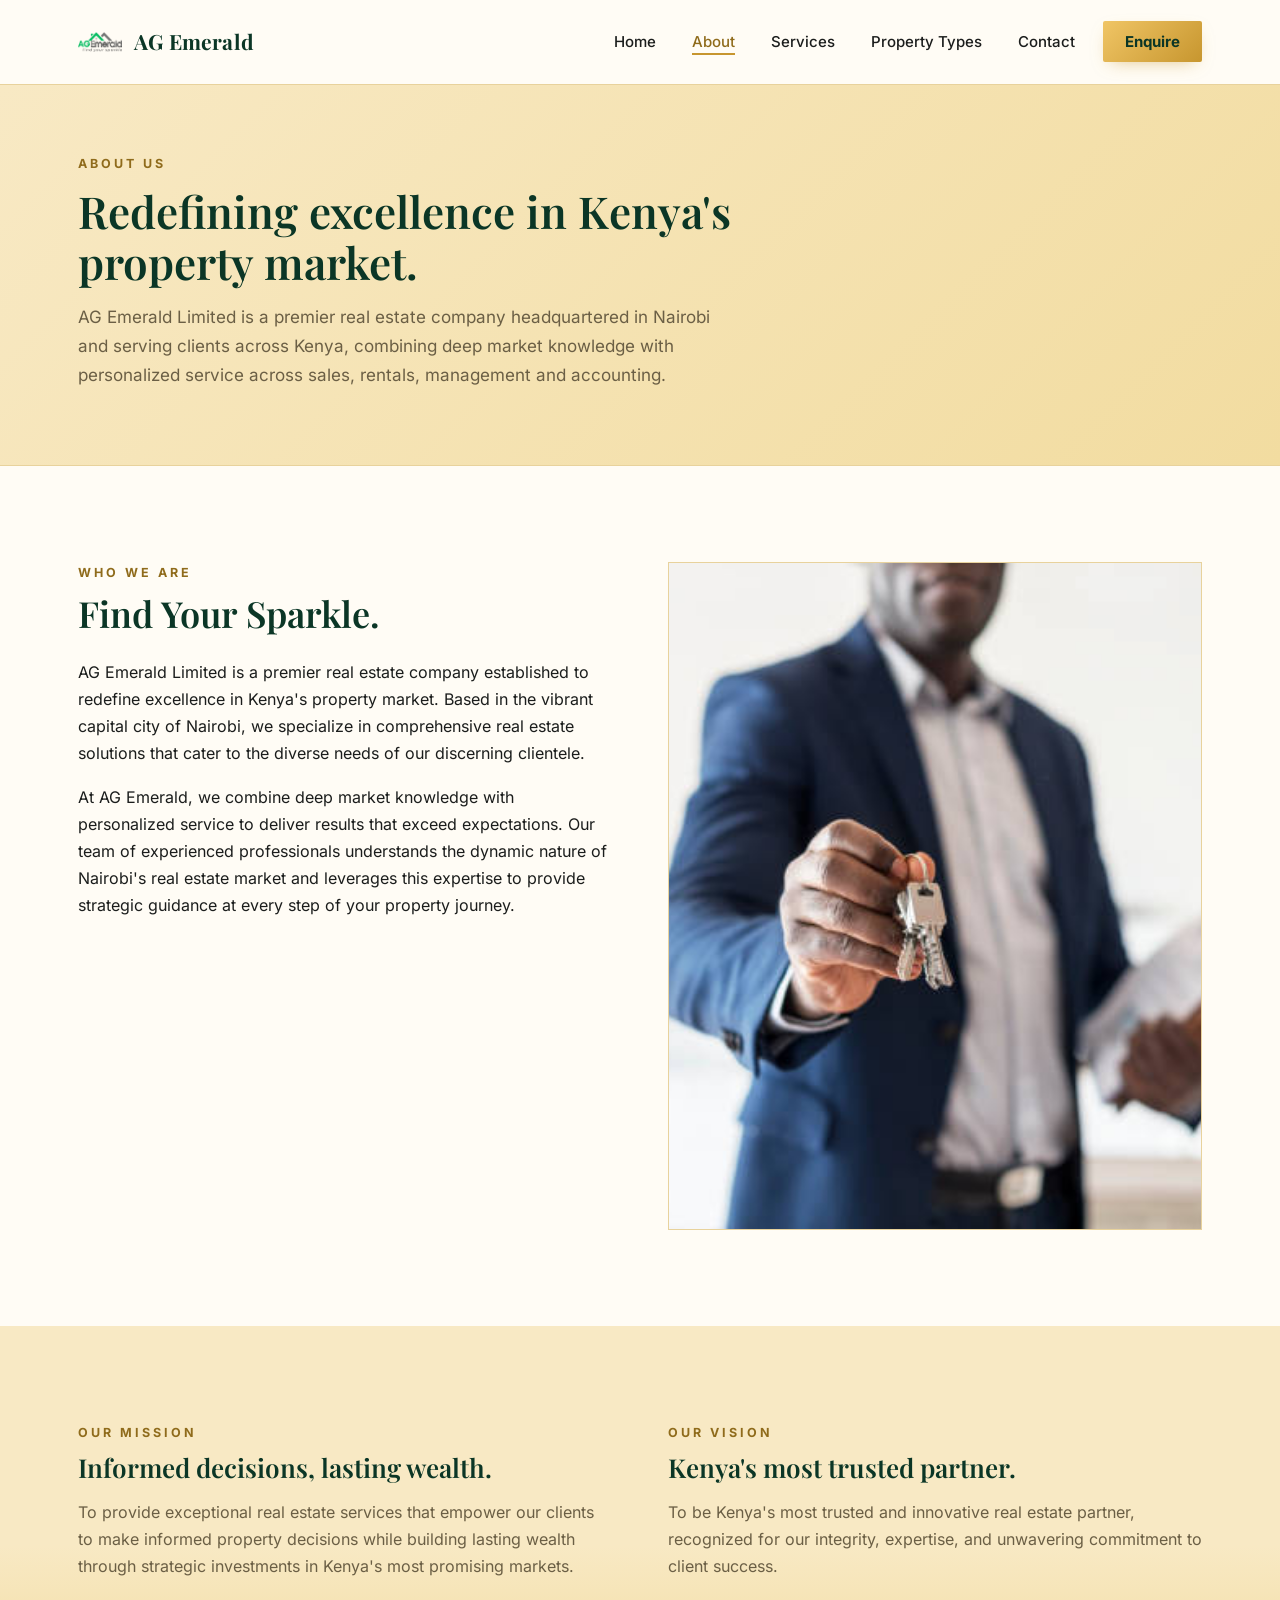
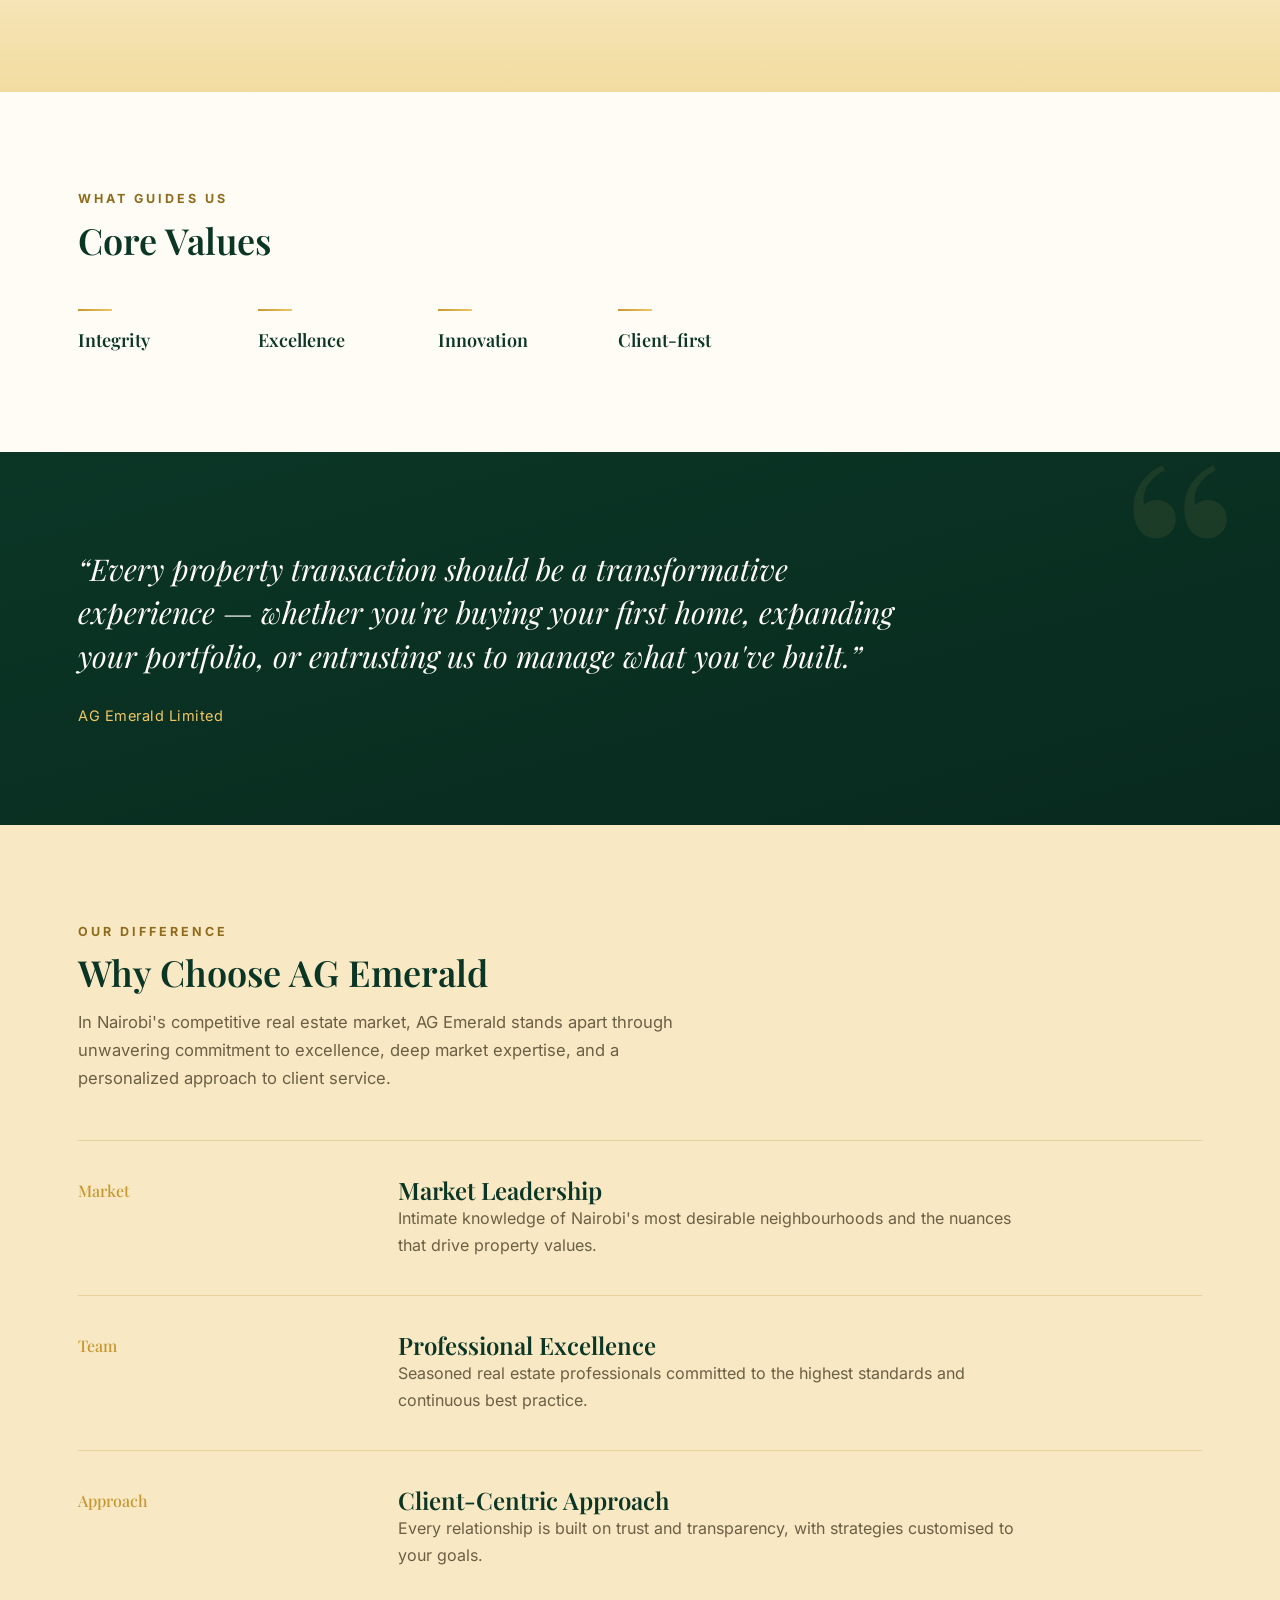
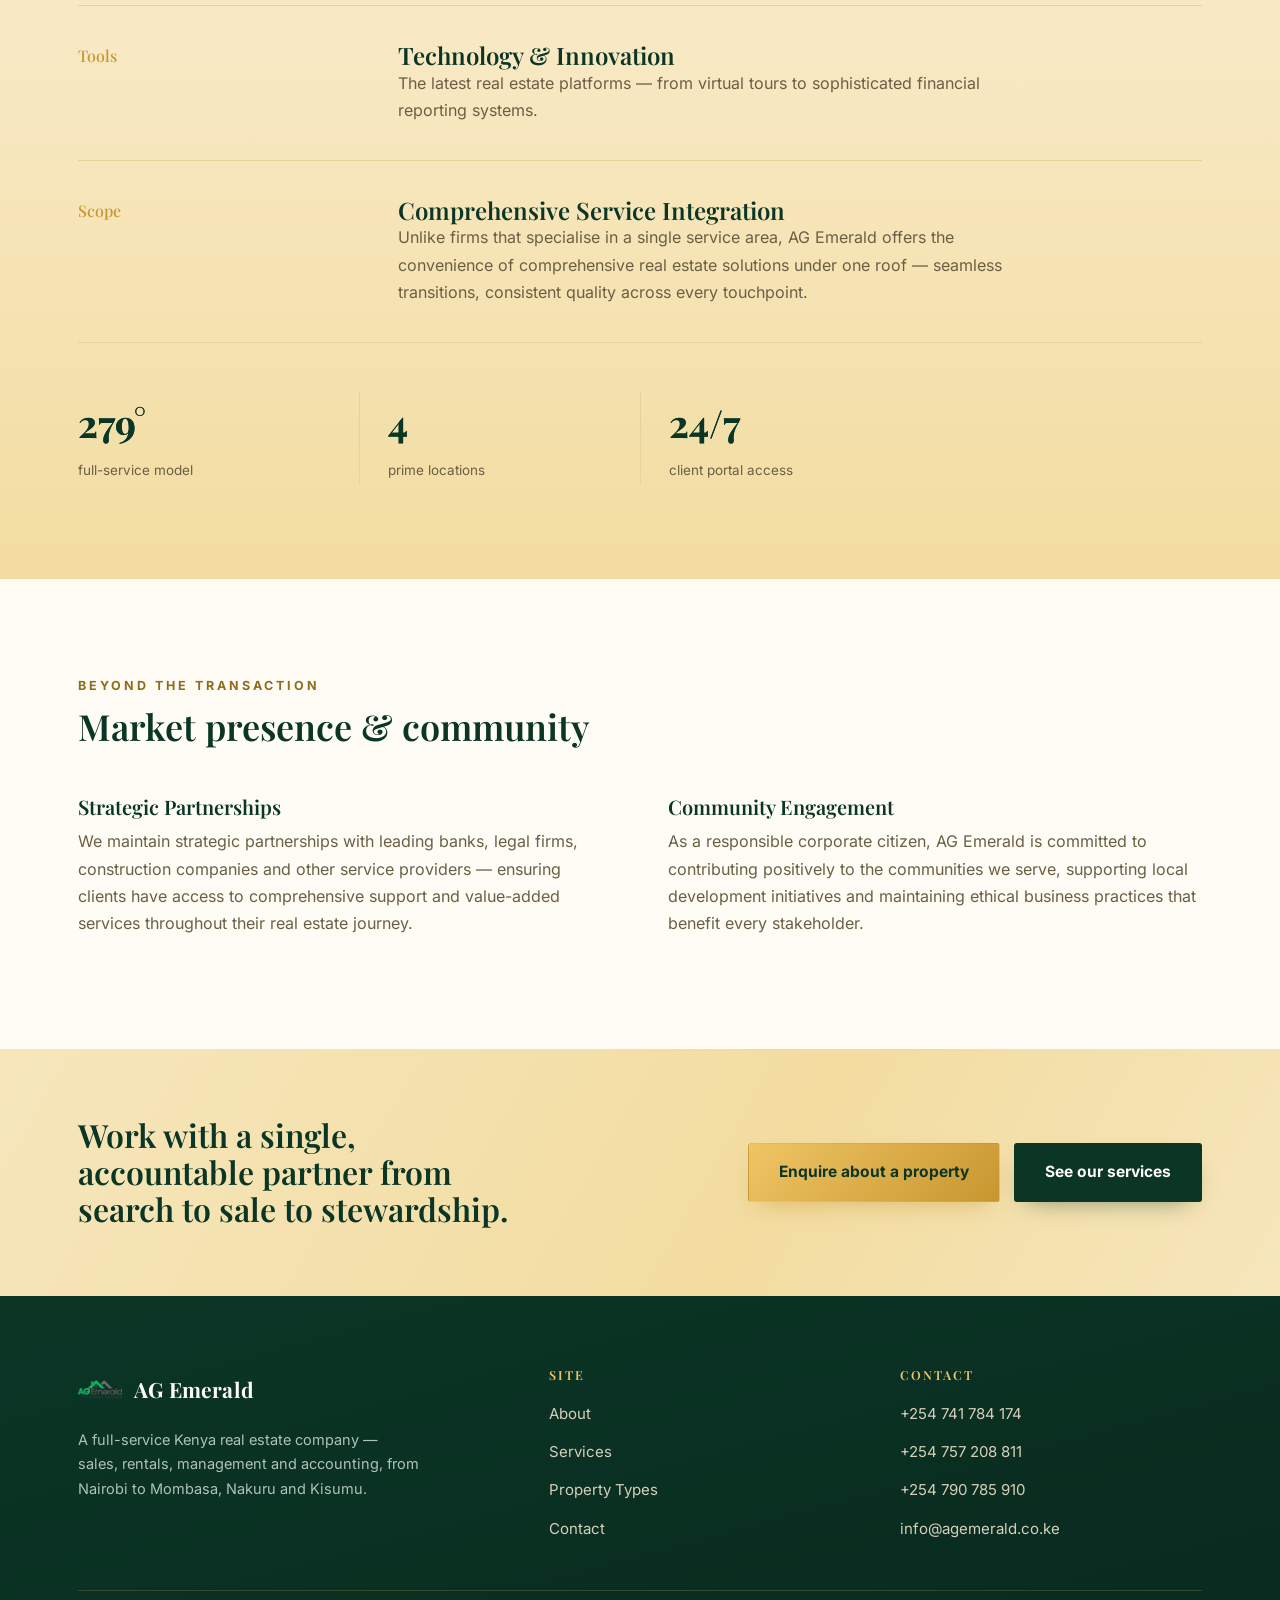
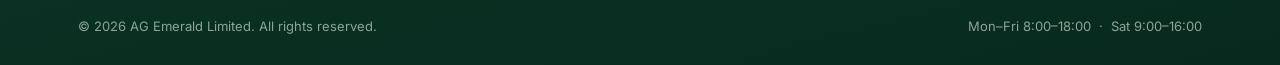
==== about.html @ d483cc49 "init" ====
<!doctype html>
<html lang="en">
<head>
<meta charset="UTF-8">
<meta name="viewport" content="width=device-width, initial-scale=1">
<title>About AG Emerald — Kenya Real Estate Company</title>
<meta name="description" content="AG Emerald Limited is a premier Kenya real estate company. Learn our mission, vision, and the values guiding our sales, rentals, management and accounting services.">
<link rel="icon" href="assets/img/logo.png">
<link rel="stylesheet" href="styles.css">
</head>
<body>

<nav class="site-nav">
  <div class="wrap">
    <a href="index.html" class="brand">
      <img src="assets/img/logo.png" alt="AG Emerald">
      <span class="brand-text">AG Emerald</span>
    </a>
    <button class="nav-toggle" id="navToggle" aria-label="Toggle menu" aria-expanded="false">
      <span></span><span></span><span></span>
    </button>
    <ul class="nav-links" id="navLinks">
      <li><a href="index.html">Home</a></li>
      <li><a href="about.html" class="active">About</a></li>
      <li><a href="services.html">Services</a></li>
      <li><a href="properties.html">Property Types</a></li>
      <li><a href="contact.html">Contact</a></li>
      <li><a href="contact.html" class="nav-cta">Enquire</a></li>
    </ul>
  </div>
</nav>

<header class="page-head">
  <div class="wrap">
    <span class="eyebrow">About Us</span>
    <h1>Redefining excellence in Kenya's property market.</h1>
    <p>AG Emerald Limited is a premier real estate company headquartered in Nairobi and serving clients across Kenya, combining deep market knowledge with personalized service across sales, rentals, management and accounting.</p>
  </div>
</header>

<section>
  <div class="wrap split">
    <div>
      <div class="section-head reveal" style="margin-bottom:24px;">
        <span class="eyebrow">Who We Are</span>
        <h2>Find Your Sparkle.</h2>
      </div>
      <p>AG Emerald Limited is a premier real estate company established to redefine excellence in Kenya's property market. Based in the vibrant capital city of Nairobi, we specialize in comprehensive real estate solutions that cater to the diverse needs of our discerning clientele.</p>
      <p>At AG Emerald, we combine deep market knowledge with personalized service to deliver results that exceed expectations. Our team of experienced professionals understands the dynamic nature of Nairobi's real estate market and leverages this expertise to provide strategic guidance at every step of your property journey.</p>
    </div>
    <div>
      <div class="photo-frame" style="aspect-ratio:4/5;">
        <img src="assets/img/people-keys.png" alt="Handing over keys to a new property owner">
      </div>
    </div>
  </div>
</section>

<section class="section-alt">
  <div class="wrap split">
    <div>
      <div class="section-head reveal" style="margin-bottom:16px;">
        <span class="eyebrow">Our Mission</span>
        <h2 style="font-size:26px;">Informed decisions, lasting wealth.</h2>
      </div>
      <p class="muted">To provide exceptional real estate services that empower our clients to make informed property decisions while building lasting wealth through strategic investments in Kenya's most promising markets.</p>
    </div>
    <div>
      <div class="section-head reveal" style="margin-bottom:16px;">
        <span class="eyebrow">Our Vision</span>
        <h2 style="font-size:26px;">Kenya's most trusted partner.</h2>
      </div>
      <p class="muted">To be Kenya's most trusted and innovative real estate partner, recognized for our integrity, expertise, and unwavering commitment to client success.</p>
    </div>
  </div>
</section>

<section>
  <div class="wrap">
    <div class="section-head reveal">
      <span class="eyebrow">What Guides Us</span>
      <h2>Core Values</h2>
    </div>
    <div class="values-row reveal-stagger">
      <div class="value"><div class="mark"></div><h5>Integrity</h5></div>
      <div class="value"><div class="mark"></div><h5>Excellence</h5></div>
      <div class="value"><div class="mark"></div><h5>Innovation</h5></div>
      <div class="value"><div class="mark"></div><h5>Client-first</h5></div>
    </div>
  </div>
</section>

<section class="quote-band reveal">
  <div class="wrap">
    <blockquote>&ldquo;Every property transaction should be a transformative experience — whether you're buying your first home, expanding your portfolio, or entrusting us to manage what you've built.&rdquo;</blockquote>
    <cite>AG Emerald Limited</cite>
  </div>
</section>

<section class="section-alt">
  <div class="wrap">
    <div class="section-head reveal">
      <span class="eyebrow">Our Difference</span>
      <h2>Why Choose AG Emerald</h2>
      <p>In Nairobi's competitive real estate market, AG Emerald stands apart through unwavering commitment to excellence, deep market expertise, and a personalized approach to client service.</p>
    </div>
    <div class="row-list reveal-stagger">
      <div class="row">
        <div class="row-title"><span class="row-index">Market</span></div>
        <div class="row-body"><h3>Market Leadership</h3><p>Intimate knowledge of Nairobi's most desirable neighbourhoods and the nuances that drive property values.</p></div>
      </div>
      <div class="row">
        <div class="row-title"><span class="row-index">Team</span></div>
        <div class="row-body"><h3>Professional Excellence</h3><p>Seasoned real estate professionals committed to the highest standards and continuous best practice.</p></div>
      </div>
      <div class="row">
        <div class="row-title"><span class="row-index">Approach</span></div>
        <div class="row-body"><h3>Client-Centric Approach</h3><p>Every relationship is built on trust and transparency, with strategies customised to your goals.</p></div>
      </div>
      <div class="row">
        <div class="row-title"><span class="row-index">Tools</span></div>
        <div class="row-body"><h3>Technology &amp; Innovation</h3><p>The latest real estate platforms — from virtual tours to sophisticated financial reporting systems.</p></div>
      </div>
      <div class="row">
        <div class="row-title"><span class="row-index">Scope</span></div>
        <div class="row-body"><h3>Comprehensive Service Integration</h3><p>Unlike firms that specialise in a single service area, AG Emerald offers the convenience of comprehensive real estate solutions under one roof — seamless transitions, consistent quality across every touchpoint.</p></div>
      </div>
    </div>
    <div class="stats reveal-stagger" style="margin-top:48px;">
      <div class="stat"><span class="num" data-target="360" data-suffix="&deg;">0&deg;</span><span class="label">full-service model</span></div>
      <div class="stat"><span class="num" data-target="5">0</span><span class="label">prime locations</span></div>
      <div class="stat"><span class="num">24/7</span><span class="label">client portal access</span></div>
    </div>
  </div>
</section>

<section>
  <div class="wrap">
    <div class="section-head reveal">
      <span class="eyebrow">Beyond the Transaction</span>
      <h2>Market presence &amp; community</h2>
    </div>
    <div class="split">
      <div>
        <h3 style="font-size:20px; margin-bottom:10px;">Strategic Partnerships</h3>
        <p class="muted">We maintain strategic partnerships with leading banks, legal firms, construction companies and other service providers — ensuring clients have access to comprehensive support and value-added services throughout their real estate journey.</p>
      </div>
      <div>
        <h3 style="font-size:20px; margin-bottom:10px;">Community Engagement</h3>
        <p class="muted">As a responsible corporate citizen, AG Emerald is committed to contributing positively to the communities we serve, supporting local development initiatives and maintaining ethical business practices that benefit every stakeholder.</p>
      </div>
    </div>
  </div>
</section>

<section class="cta-band reveal">
  <div class="wrap cta-inner">
    <h2>Work with a single, accountable partner from search to sale to stewardship.</h2>
    <div class="cta-actions">
      <a href="contact.html" class="btn btn-gold">Enquire about a property</a>
      <a href="services.html" class="btn btn-dark">See our services</a>
    </div>
  </div>
</section>

<footer>
  <div class="wrap">
    <div class="foot-grid">
      <div>
        <a href="index.html" class="brand"><img src="assets/img/logo.png" alt="AG Emerald"><span class="brand-text">AG Emerald</span></a>
        <p>A full-service Kenya real estate company — sales, rentals, management and accounting, from Nairobi to Mombasa, Nakuru and Kisumu.</p>
      </div>
      <div>
        <h4>Site</h4>
        <ul>
          <li><a href="about.html">About</a></li>
          <li><a href="services.html">Services</a></li>
          <li><a href="properties.html">Property Types</a></li>
          <li><a href="contact.html">Contact</a></li>
        </ul>
      </div>
      <div>
        <h4>Contact</h4>
        <ul>
          <li><a href="tel:+254741784174">+254 741 784 174</a></li>
          <li><a href="tel:+254757208811">+254 757 208 811</a></li>
          <li><a href="tel:+254790785910">+254 790 785 910</a></li>
          <li><a href="mailto:info@agemerald.co.ke">info@agemerald.co.ke</a></li>
        </ul>
      </div>
    </div>
    <div class="foot-bottom">
      <span>&copy; 2026 AG Emerald Limited. All rights reserved.</span>
      <span>Mon&ndash;Fri 8:00&ndash;18:00 &nbsp;&middot;&nbsp; Sat 9:00&ndash;16:00</span>
    </div>
  </div>
</footer>
<script src="nav.js"></script>
<script src="motion.js"></script>
</body>
</html>
---- styles.css ----
/* ============================================================
   AG EMERALD — brand stylesheet
   Deep emerald + rich gold, Playfair Display + Inter.
   Cinematic, confident, editorial — one bold gesture per section,
   a recurring skyline motif in place of stock property photos.
   ============================================================ */

@font-face{ font-family:'Playfair Display'; font-weight:500; font-style:normal; src:url('assets/fonts/playfair-display-latin-500-normal.woff2') format('woff2'); font-display:swap; }
@font-face{ font-family:'Playfair Display'; font-weight:600; font-style:normal; src:url('assets/fonts/playfair-display-latin-600-normal.woff2') format('woff2'); font-display:swap; }
@font-face{ font-family:'Playfair Display'; font-weight:700; font-style:normal; src:url('assets/fonts/playfair-display-latin-700-normal.woff2') format('woff2'); font-display:swap; }
@font-face{ font-family:'Playfair Display'; font-weight:800; font-style:normal; src:url('assets/fonts/playfair-display-latin-800-normal.woff2') format('woff2'); font-display:swap; }
@font-face{ font-family:'Playfair Display'; font-weight:400; font-style:italic; src:url('assets/fonts/playfair-display-latin-400-italic.woff2') format('woff2'); font-display:swap; }
@font-face{ font-family:'Inter'; font-weight:300; font-style:normal; src:url('assets/fonts/inter-latin-300-normal.woff2') format('woff2'); font-display:swap; }
@font-face{ font-family:'Inter'; font-weight:400; font-style:normal; src:url('assets/fonts/inter-latin-400-normal.woff2') format('woff2'); font-display:swap; }
@font-face{ font-family:'Inter'; font-weight:500; font-style:normal; src:url('assets/fonts/inter-latin-500-normal.woff2') format('woff2'); font-display:swap; }
@font-face{ font-family:'Inter'; font-weight:600; font-style:normal; src:url('assets/fonts/inter-latin-600-normal.woff2') format('woff2'); font-display:swap; }
@font-face{ font-family:'Inter'; font-weight:700; font-style:normal; src:url('assets/fonts/inter-latin-700-normal.woff2') format('woff2'); font-display:swap; }

:root{
  --deep:#0B3626;
  --deep-2:#082A1E;
  --emerald:#0E7A4D;
  --emerald-2:#0A5C3B;
  --gold:#C7962F;
  --gold-2:#F0C565;
  --gold-3:#8F6B1B;
  --gold-soft:#F6E6BC;
  --ink:#1B1D1C;
  --muted:#6B5F45;
  --paper:#FFFCF5;
  --panel:#F8E9C4;
  --panel-2:#F2DCA0;
  --line:#E8D29C;
  --cream:#FFFDF8;
  --maxw:1180px;
}

*{ box-sizing:border-box; }
html{ scroll-behavior:smooth; }
html,body{ max-width:100%; overflow-x:hidden; }
body{
  margin:0; background:var(--paper); color:var(--ink);
  font-family:'Inter', -apple-system, BlinkMacSystemFont, sans-serif;
  font-size:16px; line-height:1.7; -webkit-font-smoothing:antialiased;
}
h1,h2,h3,h4{ font-family:'Playfair Display', Georgia, serif; color:var(--deep); margin:0; font-weight:600; line-height:1.15; }
p{ margin:0 0 1em; max-width:62ch; }
a{ color:var(--emerald-2); text-decoration:none; transition:color .18s ease; }
a:hover{ color:var(--gold); }
img{ max-width:100%; display:block; }
.wrap{ max-width:var(--maxw); margin:0 auto; padding:0 28px; }
@media (max-width:560px){ .wrap{ padding:0 20px; } }

@media (prefers-reduced-motion:reduce){
  *{ animation-duration:.01ms !important; animation-iteration-count:1 !important; transition-duration:.01ms !important; scroll-behavior:auto !important; }
}

/* ---------- Scroll reveal + motion system ---------- */
.reveal{ opacity:0; transform:translateY(28px); transition:opacity .8s cubic-bezier(.16,.84,.44,1), transform .8s cubic-bezier(.16,.84,.44,1); }
.reveal.in-view{ opacity:1; transform:translateY(0); }
.reveal-stagger > *{ opacity:0; transform:translateY(22px); transition:opacity .7s cubic-bezier(.16,.84,.44,1), transform .7s cubic-bezier(.16,.84,.44,1); }
.reveal-stagger.in-view > *{ opacity:1; transform:translateY(0); }
.reveal-stagger.in-view > *:nth-child(1){ transition-delay:.05s; }
.reveal-stagger.in-view > *:nth-child(2){ transition-delay:.12s; }
.reveal-stagger.in-view > *:nth-child(3){ transition-delay:.19s; }
.reveal-stagger.in-view > *:nth-child(4){ transition-delay:.26s; }
.reveal-stagger.in-view > *:nth-child(5){ transition-delay:.33s; }
.reveal-stagger.in-view > *:nth-child(6){ transition-delay:.4s; }

.reveal-hero{ animation:heroRise .9s cubic-bezier(.16,.84,.44,1) both; }
@keyframes heroRise{ from{ opacity:0; transform:translateY(18px); } to{ opacity:1; transform:translateY(0); } }

@keyframes goldPulse{ 0%,100%{ opacity:.55; } 50%{ opacity:1; } }
@keyframes floatGlow{ 0%,100%{ transform:translate(0,0); } 50%{ transform:translate(-14px,-10px); } }
@keyframes shimmer{ 0%{ background-position:-200% 0; } 100%{ background-position:200% 0; } }

/* ---------- Nav ---------- */
.site-nav{
  position:sticky; top:0; z-index:100;
  background:var(--paper);
  border-bottom:1px solid var(--line);
  transition:box-shadow .3s ease, height .3s ease;
}
.site-nav.scrolled{ box-shadow:0 8px 30px -14px rgba(11,54,38,.35); }
.site-nav .wrap{ display:flex; align-items:center; justify-content:space-between; height:84px; }
.brand{ display:flex; align-items:center; gap:12px; }
.brand img{ height:44px; width:44px; object-fit:contain; transition:transform .3s ease; }
.brand:hover img{ transform:rotate(-6deg) scale(1.06); }
.brand-text{ font-family:'Playfair Display',serif; font-weight:700; font-size:21px; color:var(--deep); letter-spacing:.2px; }
.nav-links{ display:flex; align-items:center; gap:4px; list-style:none; margin:0; padding:0; }
.nav-links a{ color:var(--ink); font-weight:500; font-size:15px; padding:10px 16px; border-radius:2px; position:relative; }
.nav-links a:not(.nav-cta)::after{
  content:""; position:absolute; left:16px; right:16px; bottom:6px; height:2px;
  background:var(--gold); transform:scaleX(0); transform-origin:left; transition:transform .25s ease;
}
.nav-links a:not(.nav-cta):hover::after, .nav-links a.active::after{ transform:scaleX(1); }
.nav-links a:hover{ color:var(--emerald-2); }
.nav-links a.active{ color:var(--gold-3); }
.nav-cta{
  margin-left:8px; background:linear-gradient(135deg, var(--gold-2), var(--gold)); color:var(--deep) !important;
  padding:11px 22px !important; border-radius:3px; font-weight:700 !important;
  transition:transform .2s ease, box-shadow .2s ease;
  box-shadow:0 6px 18px -8px rgba(199,150,47,.6);
}
.nav-cta:hover{ transform:translateY(-2px); box-shadow:0 10px 24px -8px rgba(199,150,47,.75); }
.nav-toggle{ display:none; background:none; border:0; cursor:pointer; padding:8px; }
.nav-toggle span{ display:block; width:24px; height:2px; background:var(--deep); margin:5px 0; transition:transform .25s ease, opacity .25s ease; }
.nav-toggle.open span:nth-child(1){ transform:translateY(7px) rotate(45deg); }
.nav-toggle.open span:nth-child(2){ opacity:0; }
.nav-toggle.open span:nth-child(3){ transform:translateY(-7px) rotate(-45deg); }
@media (max-width:860px){
  .nav-toggle{ display:block; }
  .nav-links{
    position:fixed; top:84px; left:0; right:0; bottom:0;
    background:var(--paper); flex-direction:column; align-items:stretch;
    padding:12px 20px; gap:0; transform:translateY(-8px); opacity:0;
    pointer-events:none; transition:transform .2s ease, opacity .2s ease;
    border-top:1px solid var(--line);
  }
  .nav-links.open{ transform:translateY(0); opacity:1; pointer-events:auto; }
  .nav-links a{ padding:16px 4px; border-bottom:1px solid var(--line); font-size:17px; }
  .nav-links a::after{ display:none; }
  .nav-cta{ margin:16px 4px 0; text-align:center; }
}

/* ---------- Buttons ---------- */
.btn{ display:inline-flex; align-items:center; gap:8px; padding:15px 30px; border-radius:3px; font-weight:700; font-size:15.5px; border:1px solid transparent; cursor:pointer; transition:transform .2s cubic-bezier(.16,.84,.44,1), box-shadow .2s ease, background .2s ease, color .2s ease, border-color .2s ease; }
.btn:active{ transform:scale(.97); }
.btn-gold{ background:linear-gradient(135deg, var(--gold-2), var(--gold)); color:var(--deep); box-shadow:0 10px 26px -12px rgba(199,150,47,.65); }
.btn-gold:hover{ color:var(--deep); transform:translateY(-3px); box-shadow:0 16px 32px -12px rgba(199,150,47,.8); }
.btn-line{ background:transparent; color:var(--cream); border-color:rgba(240,197,101,.5); }
.btn-line:hover{ border-color:var(--gold-2); color:var(--gold-2); transform:translateY(-3px); }
.btn-dark{ background:var(--deep); color:var(--cream); box-shadow:0 10px 26px -14px rgba(11,54,38,.6); }
.btn-dark:hover{ background:var(--emerald-2); transform:translateY(-3px); }

/* ---------- Hero (dark, cinematic) ---------- */
.hero{
  position:relative; background:
    radial-gradient(circle at 86% 4%, rgba(240,197,101,.22), transparent 44%),
    radial-gradient(circle at 10% 90%, rgba(14,122,77,.25), transparent 50%),
    linear-gradient(165deg, var(--deep) 0%, var(--deep-2) 55%, #061A13 100%);
  color:var(--cream); overflow:hidden;
  padding:64px 0 0;
}
.hero::before{
  content:""; position:absolute; top:-120px; right:-120px; width:420px; height:420px; border-radius:50%;
  background:radial-gradient(circle, rgba(240,197,101,.35), transparent 70%);
  animation:floatGlow 9s ease-in-out infinite, goldPulse 6s ease-in-out infinite;
  pointer-events:none;
}
.hero-eyebrow{
  font-family:'Inter',sans-serif; font-size:12.5px; letter-spacing:3px; text-transform:uppercase;
  color:var(--gold-2); display:inline-flex; align-items:center; gap:8px; margin-bottom:22px;
}
.hero-eyebrow .dot{ width:6px; height:6px; border-radius:50%; background:var(--gold-2); animation:goldPulse 2.4s ease-in-out infinite; }
.hero-inner{ padding:40px 0 0; max-width:640px; position:relative; z-index:1; }
.hero h1{ font-size:58px; color:var(--cream); margin-bottom:22px; letter-spacing:-.5px; }
.hero .lede{ font-size:18px; color:#E3D6AE; max-width:52ch; margin-bottom:34px; }
.hero-actions{ display:flex; gap:14px; flex-wrap:wrap; margin-bottom:56px; }
.skyline{ display:block; width:100%; height:auto; position:relative; }
.skyline rect{ transition:fill .4s ease; }
@media (max-width:760px){
  .hero h1{ font-size:38px; }
  .hero .lede{ font-size:16.5px; }
}

/* ---------- Sections ---------- */
section{ padding:96px 0; }
.section-alt{ background:linear-gradient(180deg, var(--panel), var(--panel) 60%, var(--panel-2)); position:relative; }
@media (max-width:760px){ section{ padding:60px 0; } }

.section-head{ margin-bottom:48px; max-width:640px; }
.section-head .eyebrow{ font-size:12.5px; letter-spacing:3px; text-transform:uppercase; color:var(--gold-3); font-weight:700; display:block; margin-bottom:10px; }
.section-head h2{ font-size:36px; margin-bottom:14px; }
.section-head p{ color:var(--muted); font-size:16.5px; }

/* ---------- Editorial row list (services, process) ---------- */
.row-list{ border-top:1px solid var(--line); }
.row{
  display:grid; grid-template-columns:280px 1fr; gap:40px;
  padding:36px 0; border-bottom:1px solid var(--line); align-items:start;
  transition:padding-left .3s ease, background .3s ease;
}
.row:hover{ padding-left:10px; background:rgba(199,150,47,.06); }
.row .row-title{ display:flex; align-items:baseline; gap:16px; }
.row .row-index{ font-family:'Playfair Display',serif; font-size:16px; color:var(--gold); }
.row h3{ font-size:24px; }
.row .row-body{ color:var(--muted); font-size:16px; }
.row .row-body p:last-child{ margin-bottom:0; }
@media (max-width:760px){
  .row{ grid-template-columns:1fr; gap:12px; }
}

/* ---------- Neighborhood list ---------- */
.place-list{ border-top:1px solid var(--line); }
.place{
  display:grid; grid-template-columns:220px 1fr; gap:32px;
  padding:26px 0; border-bottom:1px solid var(--line); align-items:baseline;
  transition:padding-left .3s ease;
}
.place:hover{ padding-left:10px; }
.place h4{ font-family:'Playfair Display',serif; font-size:21px; color:var(--deep); font-weight:600; }
.place p{ color:var(--muted); margin:0; font-size:15.5px; }
@media (max-width:700px){ .place{ grid-template-columns:1fr; gap:6px; } }

/* ---------- Stat strip ---------- */
.stats{ display:grid; grid-template-columns:repeat(4,1fr); gap:0; }
.stat{ padding:0 28px 0 0; border-left:1px solid var(--line); padding-left:28px; }
.stat:first-child{ border-left:none; padding-left:0; }
.stat .num{ font-family:'Playfair Display',serif; font-size:38px; color:var(--deep); font-weight:700; display:block; background:linear-gradient(135deg, var(--deep), var(--emerald-2)); -webkit-background-clip:text; background-clip:text; }
.stat .label{ font-size:13.5px; color:var(--muted); margin-top:8px; }
@media (max-width:760px){
  .stats{ grid-template-columns:1fr 1fr; row-gap:32px; }
  .stat:nth-child(3){ border-left:none; padding-left:0; }
}

/* ---------- Quote band ---------- */
.quote-band{ background:linear-gradient(165deg, var(--deep), var(--deep-2)); color:var(--cream); position:relative; overflow:hidden; }
.quote-band::after{
  content:"\201C"; position:absolute; top:-40px; right:40px; font-family:'Playfair Display',serif;
  font-size:280px; color:rgba(240,197,101,.08); line-height:1; pointer-events:none;
}
.quote-band blockquote{
  font-family:'Playfair Display',serif; font-style:italic; font-weight:400;
  font-size:30px; line-height:1.45; max-width:820px; margin:0 0 24px; color:var(--cream); position:relative; z-index:1;
}
.quote-band cite{ font-style:normal; color:var(--gold-2); font-size:14.5px; letter-spacing:.5px; }
@media (max-width:760px){ .quote-band blockquote{ font-size:22px; } }

/* ---------- Property type cards (editorial, asymmetric) ---------- */
.ptype-grid{ display:grid; grid-template-columns:1.3fr 1fr; gap:28px; align-items:start; }
.ptype{ background:var(--cream); border:1px solid var(--line); padding:34px; transition:transform .3s cubic-bezier(.16,.84,.44,1), box-shadow .3s ease, border-color .3s ease; }
.ptype:hover{ transform:translateY(-6px); box-shadow:0 20px 40px -20px rgba(199,150,47,.45); border-color:var(--gold-2); }
.ptype.lead{ display:flex; flex-direction:column; gap:22px; }
.ptype .icon{ margin-bottom:22px; transition:transform .3s ease; }
.ptype:hover .icon{ transform:scale(1.12) rotate(-4deg); }
.ptype h4{ font-size:22px; margin-bottom:10px; }
.ptype p{ color:var(--muted); font-size:15px; margin-bottom:0; }
.ptype .tag-row{ margin-top:18px; display:flex; gap:8px; flex-wrap:wrap; }
.ptype .tag{ font-size:11.5px; letter-spacing:.5px; color:var(--emerald-2); border:1px solid var(--line); padding:4px 10px; border-radius:20px; }
.ptype-grid-2{ display:grid; grid-template-columns:1fr 1fr; gap:28px; }
@media (min-width:761px){ .ptype-span2{ grid-column:span 2; } }
@media (max-width:760px){
  .ptype-grid, .ptype-grid-2{ grid-template-columns:1fr; }
  .ptype.lead{ grid-row:auto; }
}

/* ---------- CTA band ---------- */
.cta-band{
  background:linear-gradient(120deg, var(--gold-soft), var(--panel-2) 60%, var(--gold-soft));
  padding:68px 0; position:relative; overflow:hidden;
}
.cta-inner{ display:flex; justify-content:space-between; align-items:center; gap:24px; flex-wrap:wrap; position:relative; z-index:1; }
.cta-inner h2{ font-size:32px; max-width:440px; }
.cta-actions{ display:flex; gap:14px; flex-wrap:wrap; }

/* ---------- Contact table ---------- */
.contact-table{ border-top:1px solid var(--line); margin-top:8px; }
.contact-row{ display:grid; grid-template-columns:200px 1fr; gap:24px; padding:20px 0; border-bottom:1px solid var(--line); transition:padding-left .3s ease; }
.contact-row:hover{ padding-left:10px; }
.contact-row .k{ font-size:13px; letter-spacing:1px; text-transform:uppercase; color:var(--gold-3); font-weight:700; }
.contact-row .v{ font-size:17px; color:var(--ink); }
.contact-row .v a{ color:var(--ink); }
.contact-row .v a:hover{ color:var(--gold); }
@media (max-width:600px){ .contact-row{ grid-template-columns:1fr; gap:4px; } }

/* ---------- People photo frame (stock, used sparingly) ---------- */
.photo-frame{ border:1px solid var(--line); overflow:hidden; position:relative; }
.photo-frame img{ width:100%; height:100%; object-fit:cover; display:block; transition:transform .6s cubic-bezier(.16,.84,.44,1); }
.photo-frame:hover img{ transform:scale(1.05); }

/* ---------- Footer ---------- */
footer{ background:linear-gradient(165deg, var(--deep), var(--deep-2)); color:#D7CFBA; padding:72px 0 28px; }
footer .foot-grid{ display:grid; grid-template-columns:1.4fr 1fr 1fr; gap:48px; margin-bottom:48px; }
footer .brand-text{ color:var(--cream); }
footer p{ color:#AFC2B6; font-size:14.5px; max-width:38ch; margin-top:16px; }
footer h4{ color:var(--gold-2); font-size:12.5px; letter-spacing:2px; text-transform:uppercase; margin-bottom:18px; }
footer ul{ list-style:none; margin:0; padding:0; display:flex; flex-direction:column; gap:11px; }
footer a{ color:#D7CFBA; font-size:15px; }
footer a:hover{ color:var(--gold-2); }
.foot-bottom{ border-top:1px solid rgba(240,197,101,.18); padding-top:24px; display:flex; justify-content:space-between; flex-wrap:wrap; gap:8px; font-size:13px; color:#8FA398; }
@media (max-width:760px){ footer .foot-grid{ grid-template-columns:1fr; gap:32px; } }

/* ---------- Page hero (interior pages) ---------- */
.page-head{ background:linear-gradient(135deg, var(--panel), var(--panel-2)); padding:68px 0 58px; border-bottom:1px solid var(--line); position:relative; overflow:hidden; }
.page-head .eyebrow{ font-size:12.5px; letter-spacing:3px; text-transform:uppercase; color:var(--gold-3); font-weight:700; display:block; margin-bottom:12px; }
.page-head h1{ font-size:44px; max-width:680px; }
.page-head p{ color:var(--muted); font-size:17px; margin-top:16px; max-width:58ch; }
@media (max-width:760px){ .page-head h1{ font-size:30px; } }

/* ---------- Values list ---------- */
.values-row{ display:flex; gap:40px; flex-wrap:wrap; margin-top:12px; }
.values-row .value{ min-width:140px; transition:transform .3s ease; }
.values-row .value:hover{ transform:translateY(-4px); }
.values-row .value .mark{ width:34px; height:2px; background:linear-gradient(90deg, var(--gold), var(--gold-2)); margin-bottom:14px; }
.values-row .value h5{ font-family:'Playfair Display',serif; font-size:18px; color:var(--deep); font-weight:600; margin:0; }

/* ---------- Two-col split ---------- */
.split{ display:grid; grid-template-columns:1fr 1fr; gap:56px; align-items:start; }
@media (max-width:820px){ .split{ grid-template-columns:1fr; gap:36px; } }

/* ---------- Utility ---------- */
.mt-0{ margin-top:0; }
.muted{ color:var(--muted); }
@media (prefers-reduced-motion:reduce){ .reveal-hero{ animation:none; } .hero::before{ animation:none; } }
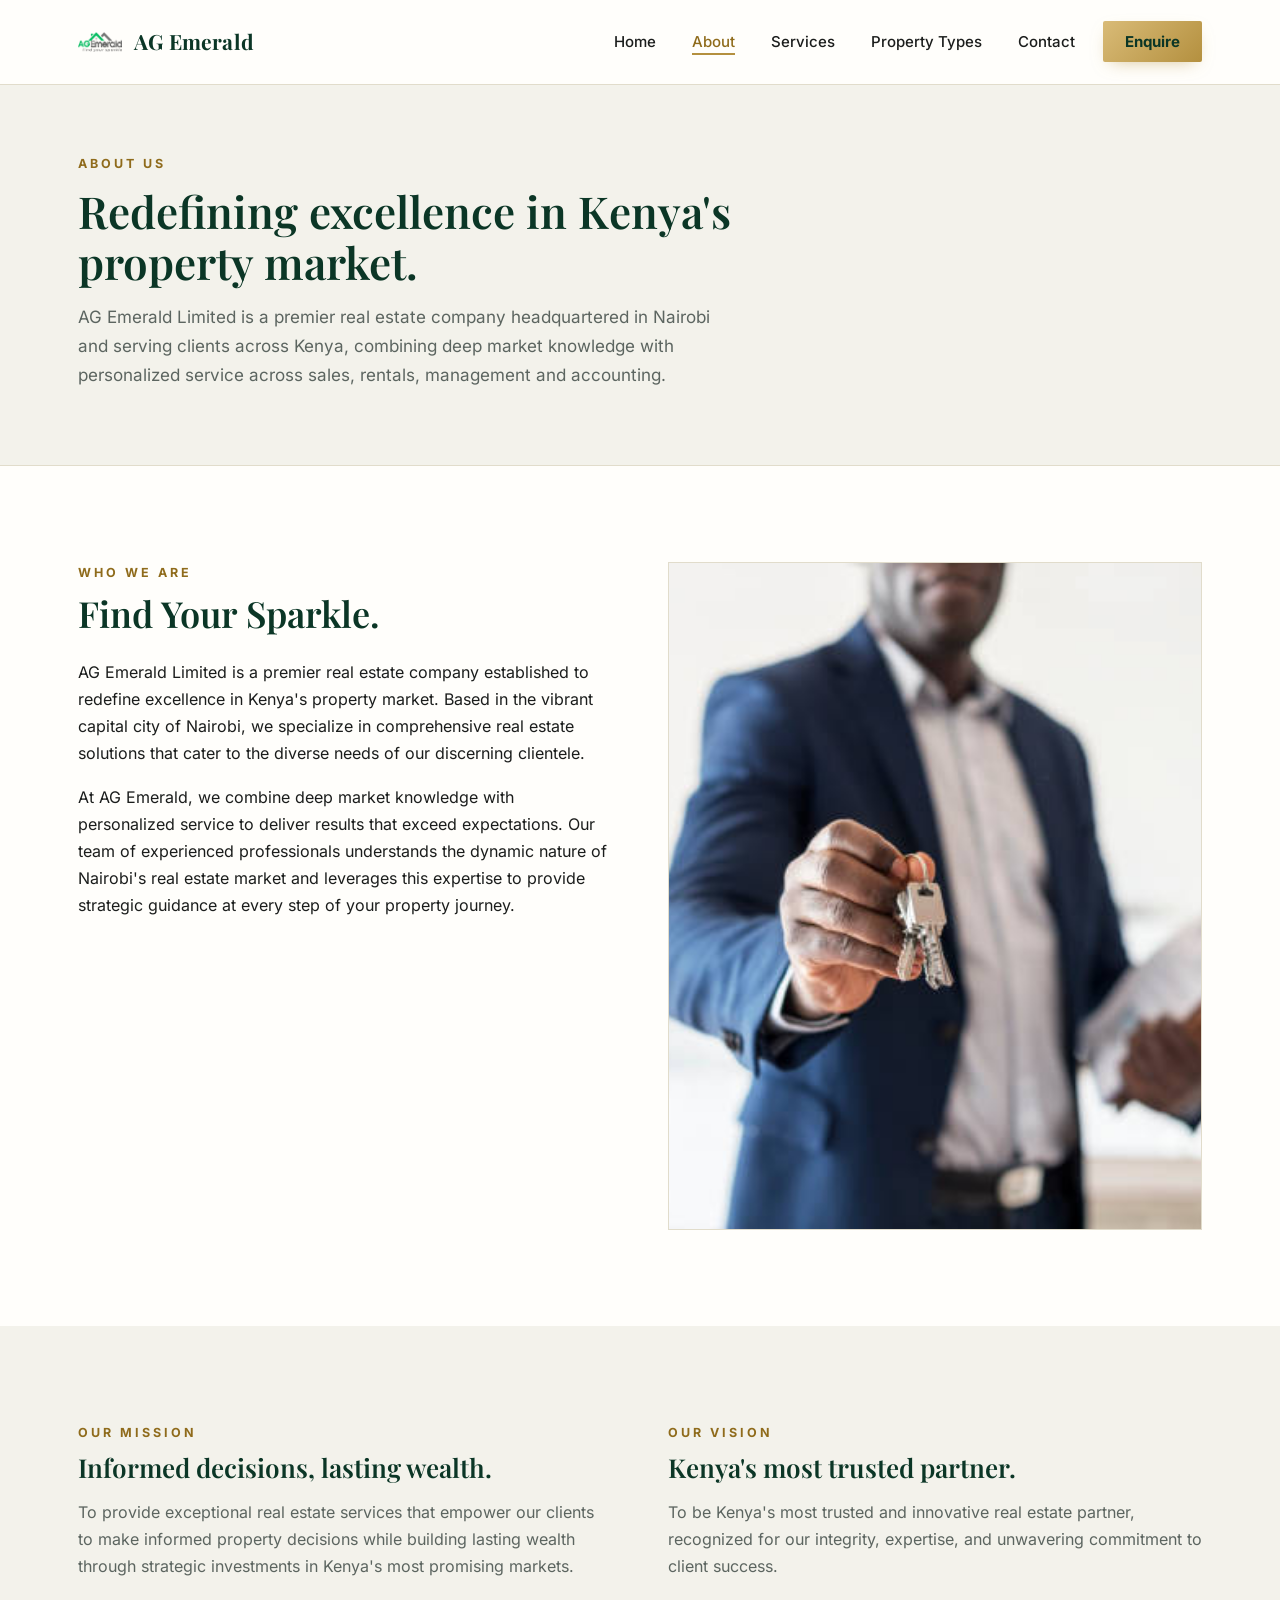
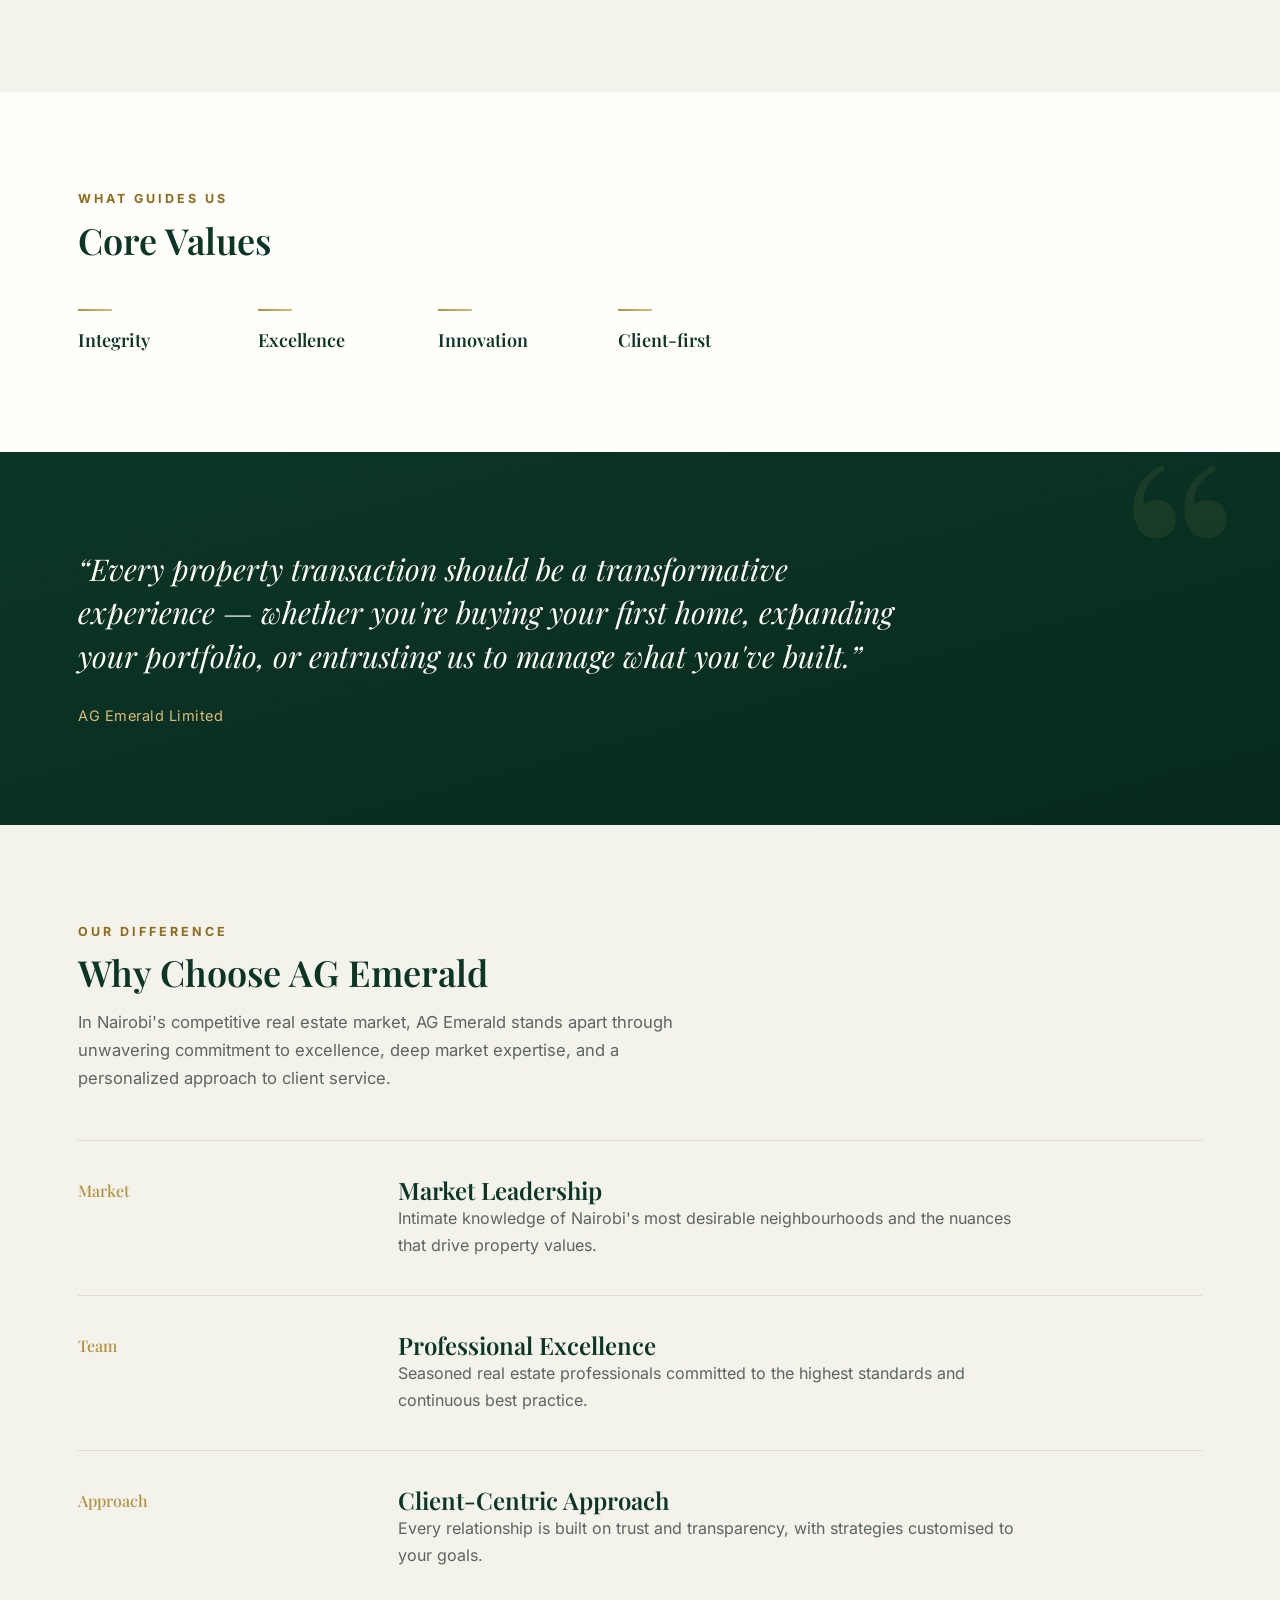
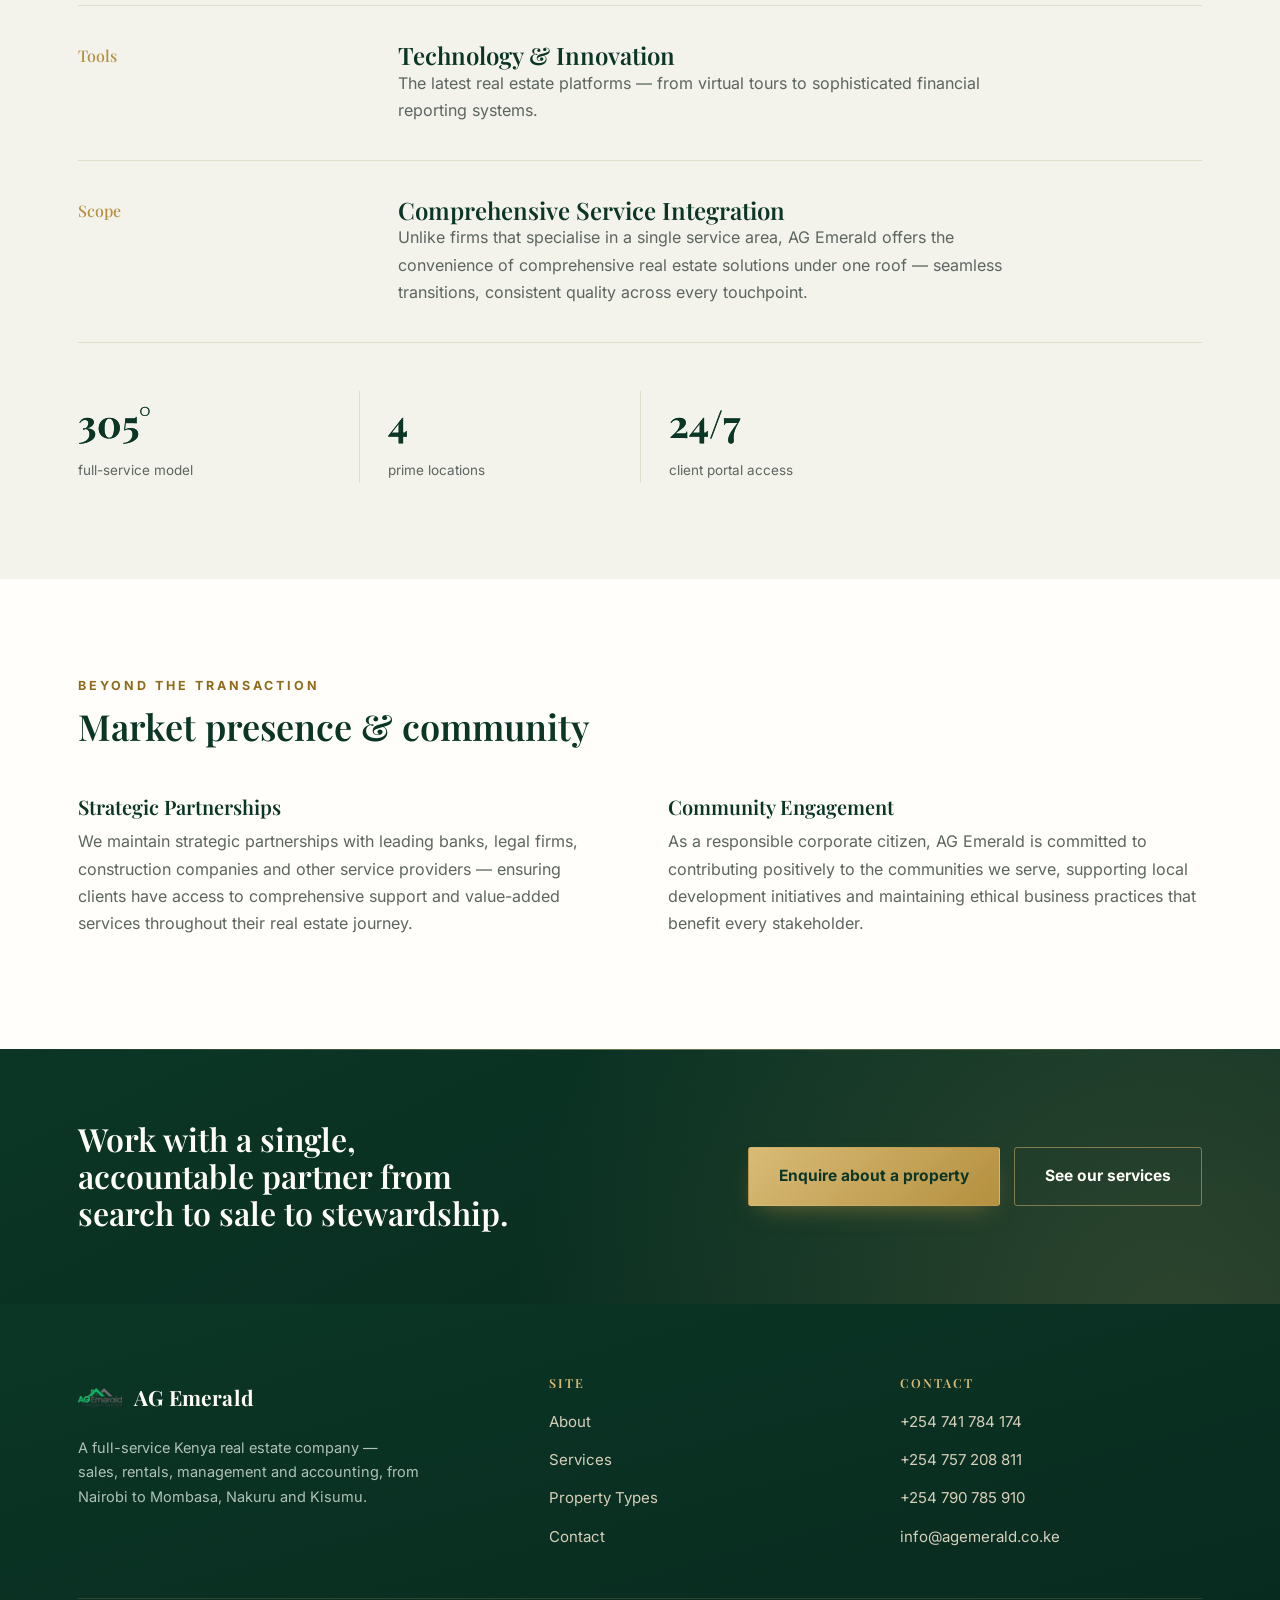
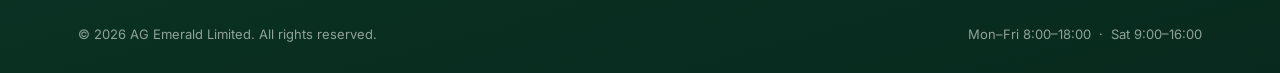
==== commit 2e176e31: "refactor" ====
--- a/about.html
+++ b/about.html
@@ -158,7 +158,7 @@
     <h2>Work with a single, accountable partner from search to sale to stewardship.</h2>
     <div class="cta-actions">
       <a href="contact.html" class="btn btn-gold">Enquire about a property</a>
-      <a href="services.html" class="btn btn-dark">See our services</a>
+      <a href="services.html" class="btn btn-line">See our services</a>
     </div>
   </div>
 </section>
--- a/styles.css
+++ b/styles.css
@@ -1,8 +1,9 @@
 /* ============================================================
    AG EMERALD — brand stylesheet
-   Deep emerald + rich gold, Playfair Display + Inter.
-   Cinematic, confident, editorial — one bold gesture per section,
-   a recurring skyline motif in place of stock property photos.
+   Deep emerald as the dominant register, warm ivory/sand neutrals
+   to breathe, gold reserved for accents — buttons, hairlines, icon
+   strokes, numerals — never as a large background field.
+   Playfair Display + Inter. Custom brand illustrations throughout.
    ============================================================ */
 
 @font-face{ font-family:'Playfair Display'; font-weight:500; font-style:normal; src:url('assets/fonts/playfair-display-latin-500-normal.woff2') format('woff2'); font-display:swap; }
@@ -21,16 +22,17 @@
   --deep-2:#082A1E;
   --emerald:#0E7A4D;
   --emerald-2:#0A5C3B;
-  --gold:#C7962F;
-  --gold-2:#F0C565;
+  --emerald-tint:#EEF4EF;
+  --gold:#B4903F;
+  --gold-2:#D9BB77;
   --gold-3:#8F6B1B;
-  --gold-soft:#F6E6BC;
+  --gold-soft:#D9BB77;
   --ink:#1B1D1C;
-  --muted:#6B5F45;
-  --paper:#FFFCF5;
-  --panel:#F8E9C4;
-  --panel-2:#F2DCA0;
-  --line:#E8D29C;
+  --muted:#5C6560;
+  --paper:#FFFEFB;
+  --panel:#F3F2EB;
+  --panel-2:#EAE6D6;
+  --line:#E1DCCB;
   --cream:#FFFDF8;
   --maxw:1180px;
 }
@@ -100,9 +102,9 @@
   margin-left:8px; background:linear-gradient(135deg, var(--gold-2), var(--gold)); color:var(--deep) !important;
   padding:11px 22px !important; border-radius:3px; font-weight:700 !important;
   transition:transform .2s ease, box-shadow .2s ease;
-  box-shadow:0 6px 18px -8px rgba(199,150,47,.6);
-}
-.nav-cta:hover{ transform:translateY(-2px); box-shadow:0 10px 24px -8px rgba(199,150,47,.75); }
+  box-shadow:0 6px 18px -8px rgba(180,144,63,.6);
+}
+.nav-cta:hover{ transform:translateY(-2px); box-shadow:0 10px 24px -8px rgba(180,144,63,.75); }
 .nav-toggle{ display:none; background:none; border:0; cursor:pointer; padding:8px; }
 .nav-toggle span{ display:block; width:24px; height:2px; background:var(--deep); margin:5px 0; transition:transform .25s ease, opacity .25s ease; }
 .nav-toggle.open span:nth-child(1){ transform:translateY(7px) rotate(45deg); }
@@ -126,9 +128,9 @@
 /* ---------- Buttons ---------- */
 .btn{ display:inline-flex; align-items:center; gap:8px; padding:15px 30px; border-radius:3px; font-weight:700; font-size:15.5px; border:1px solid transparent; cursor:pointer; transition:transform .2s cubic-bezier(.16,.84,.44,1), box-shadow .2s ease, background .2s ease, color .2s ease, border-color .2s ease; }
 .btn:active{ transform:scale(.97); }
-.btn-gold{ background:linear-gradient(135deg, var(--gold-2), var(--gold)); color:var(--deep); box-shadow:0 10px 26px -12px rgba(199,150,47,.65); }
-.btn-gold:hover{ color:var(--deep); transform:translateY(-3px); box-shadow:0 16px 32px -12px rgba(199,150,47,.8); }
-.btn-line{ background:transparent; color:var(--cream); border-color:rgba(240,197,101,.5); }
+.btn-gold{ background:linear-gradient(135deg, var(--gold-2), var(--gold)); color:var(--deep); box-shadow:0 10px 26px -12px rgba(180,144,63,.65); }
+.btn-gold:hover{ color:var(--deep); transform:translateY(-3px); box-shadow:0 16px 32px -12px rgba(180,144,63,.8); }
+.btn-line{ background:transparent; color:var(--cream); border-color:rgba(217,187,119,.5); }
 .btn-line:hover{ border-color:var(--gold-2); color:var(--gold-2); transform:translateY(-3px); }
 .btn-dark{ background:var(--deep); color:var(--cream); box-shadow:0 10px 26px -14px rgba(11,54,38,.6); }
 .btn-dark:hover{ background:var(--emerald-2); transform:translateY(-3px); }
@@ -136,7 +138,7 @@
 /* ---------- Hero (dark, cinematic) ---------- */
 .hero{
   position:relative; background:
-    radial-gradient(circle at 86% 4%, rgba(240,197,101,.22), transparent 44%),
+    radial-gradient(circle at 86% 4%, rgba(217,187,119,.22), transparent 44%),
     radial-gradient(circle at 10% 90%, rgba(14,122,77,.25), transparent 50%),
     linear-gradient(165deg, var(--deep) 0%, var(--deep-2) 55%, #061A13 100%);
   color:var(--cream); overflow:hidden;
@@ -144,7 +146,7 @@
 }
 .hero::before{
   content:""; position:absolute; top:-120px; right:-120px; width:420px; height:420px; border-radius:50%;
-  background:radial-gradient(circle, rgba(240,197,101,.35), transparent 70%);
+  background:radial-gradient(circle, rgba(217,187,119,.35), transparent 70%);
   animation:floatGlow 9s ease-in-out infinite, goldPulse 6s ease-in-out infinite;
   pointer-events:none;
 }
@@ -166,7 +168,7 @@
 
 /* ---------- Sections ---------- */
 section{ padding:96px 0; }
-.section-alt{ background:linear-gradient(180deg, var(--panel), var(--panel) 60%, var(--panel-2)); position:relative; }
+.section-alt{ background:var(--panel); position:relative; }
 @media (max-width:760px){ section{ padding:60px 0; } }
 
 .section-head{ margin-bottom:48px; max-width:640px; }
@@ -181,7 +183,7 @@
   padding:36px 0; border-bottom:1px solid var(--line); align-items:start;
   transition:padding-left .3s ease, background .3s ease;
 }
-.row:hover{ padding-left:10px; background:rgba(199,150,47,.06); }
+.row:hover{ padding-left:10px; background:rgba(180,144,63,.06); }
 .row .row-title{ display:flex; align-items:baseline; gap:16px; }
 .row .row-index{ font-family:'Playfair Display',serif; font-size:16px; color:var(--gold); }
 .row h3{ font-size:24px; }
@@ -218,7 +220,7 @@
 .quote-band{ background:linear-gradient(165deg, var(--deep), var(--deep-2)); color:var(--cream); position:relative; overflow:hidden; }
 .quote-band::after{
   content:"\201C"; position:absolute; top:-40px; right:40px; font-family:'Playfair Display',serif;
-  font-size:280px; color:rgba(240,197,101,.08); line-height:1; pointer-events:none;
+  font-size:280px; color:rgba(217,187,119,.08); line-height:1; pointer-events:none;
 }
 .quote-band blockquote{
   font-family:'Playfair Display',serif; font-style:italic; font-weight:400;
@@ -230,7 +232,7 @@
 /* ---------- Property type cards (editorial, asymmetric) ---------- */
 .ptype-grid{ display:grid; grid-template-columns:1.3fr 1fr; gap:28px; align-items:start; }
 .ptype{ background:var(--cream); border:1px solid var(--line); padding:34px; transition:transform .3s cubic-bezier(.16,.84,.44,1), box-shadow .3s ease, border-color .3s ease; }
-.ptype:hover{ transform:translateY(-6px); box-shadow:0 20px 40px -20px rgba(199,150,47,.45); border-color:var(--gold-2); }
+.ptype:hover{ transform:translateY(-6px); box-shadow:0 20px 40px -20px rgba(180,144,63,.45); border-color:var(--gold-2); }
 .ptype.lead{ display:flex; flex-direction:column; gap:22px; }
 .ptype .icon{ margin-bottom:22px; transition:transform .3s ease; }
 .ptype:hover .icon{ transform:scale(1.12) rotate(-4deg); }
@@ -245,13 +247,19 @@
   .ptype.lead{ grid-row:auto; }
 }
 
-/* ---------- CTA band ---------- */
+/* ---------- CTA band (deep emerald, gold accent) ---------- */
 .cta-band{
-  background:linear-gradient(120deg, var(--gold-soft), var(--panel-2) 60%, var(--gold-soft));
-  padding:68px 0; position:relative; overflow:hidden;
+  background:
+    radial-gradient(circle at 92% 115%, rgba(217,187,119,.18), transparent 55%),
+    linear-gradient(155deg, var(--deep), var(--deep-2));
+  padding:72px 0; position:relative; overflow:hidden;
+}
+.cta-band::before{
+  content:""; position:absolute; inset:0 0 auto 0; height:1px;
+  background:linear-gradient(90deg, transparent, rgba(217,187,119,.5), transparent);
 }
 .cta-inner{ display:flex; justify-content:space-between; align-items:center; gap:24px; flex-wrap:wrap; position:relative; z-index:1; }
-.cta-inner h2{ font-size:32px; max-width:440px; }
+.cta-inner h2{ font-size:32px; max-width:460px; color:var(--cream); }
 .cta-actions{ display:flex; gap:14px; flex-wrap:wrap; }
 
 /* ---------- Contact table ---------- */
@@ -269,6 +277,18 @@
 .photo-frame img{ width:100%; height:100%; object-fit:cover; display:block; transition:transform .6s cubic-bezier(.16,.84,.44,1); }
 .photo-frame:hover img{ transform:scale(1.05); }
 
+/* ---------- Brand illustrations (ported from the company profile) ---------- */
+.illus-frame{
+  background:var(--cream); border:1px solid var(--line); padding:28px 20px 18px;
+  transition:border-color .3s ease, box-shadow .3s ease;
+}
+.illus-frame:hover{ border-color:var(--gold-2); box-shadow:0 20px 40px -24px rgba(11,54,38,.25); }
+.illus-frame svg{ display:block; width:100%; height:auto; }
+.illus-frame .ic-lbl{ font-family:'Inter',sans-serif; font-size:12px; fill:var(--muted); }
+.illus-caption{ font-size:13px; color:var(--muted); text-align:center; margin:14px 0 0; }
+.illus-dark{ background:linear-gradient(165deg, var(--deep), var(--deep-2)); border-color:transparent; }
+.illus-dark .ic-lbl{ fill:#D7CFBA; }
+
 /* ---------- Footer ---------- */
 footer{ background:linear-gradient(165deg, var(--deep), var(--deep-2)); color:#D7CFBA; padding:72px 0 28px; }
 footer .foot-grid{ display:grid; grid-template-columns:1.4fr 1fr 1fr; gap:48px; margin-bottom:48px; }
@@ -278,11 +298,11 @@
 footer ul{ list-style:none; margin:0; padding:0; display:flex; flex-direction:column; gap:11px; }
 footer a{ color:#D7CFBA; font-size:15px; }
 footer a:hover{ color:var(--gold-2); }
-.foot-bottom{ border-top:1px solid rgba(240,197,101,.18); padding-top:24px; display:flex; justify-content:space-between; flex-wrap:wrap; gap:8px; font-size:13px; color:#8FA398; }
+.foot-bottom{ border-top:1px solid rgba(217,187,119,.18); padding-top:24px; display:flex; justify-content:space-between; flex-wrap:wrap; gap:8px; font-size:13px; color:#8FA398; }
 @media (max-width:760px){ footer .foot-grid{ grid-template-columns:1fr; gap:32px; } }
 
 /* ---------- Page hero (interior pages) ---------- */
-.page-head{ background:linear-gradient(135deg, var(--panel), var(--panel-2)); padding:68px 0 58px; border-bottom:1px solid var(--line); position:relative; overflow:hidden; }
+.page-head{ background:var(--panel); padding:68px 0 58px; border-bottom:1px solid var(--line); position:relative; overflow:hidden; }
 .page-head .eyebrow{ font-size:12.5px; letter-spacing:3px; text-transform:uppercase; color:var(--gold-3); font-weight:700; display:block; margin-bottom:12px; }
 .page-head h1{ font-size:44px; max-width:680px; }
 .page-head p{ color:var(--muted); font-size:17px; margin-top:16px; max-width:58ch; }
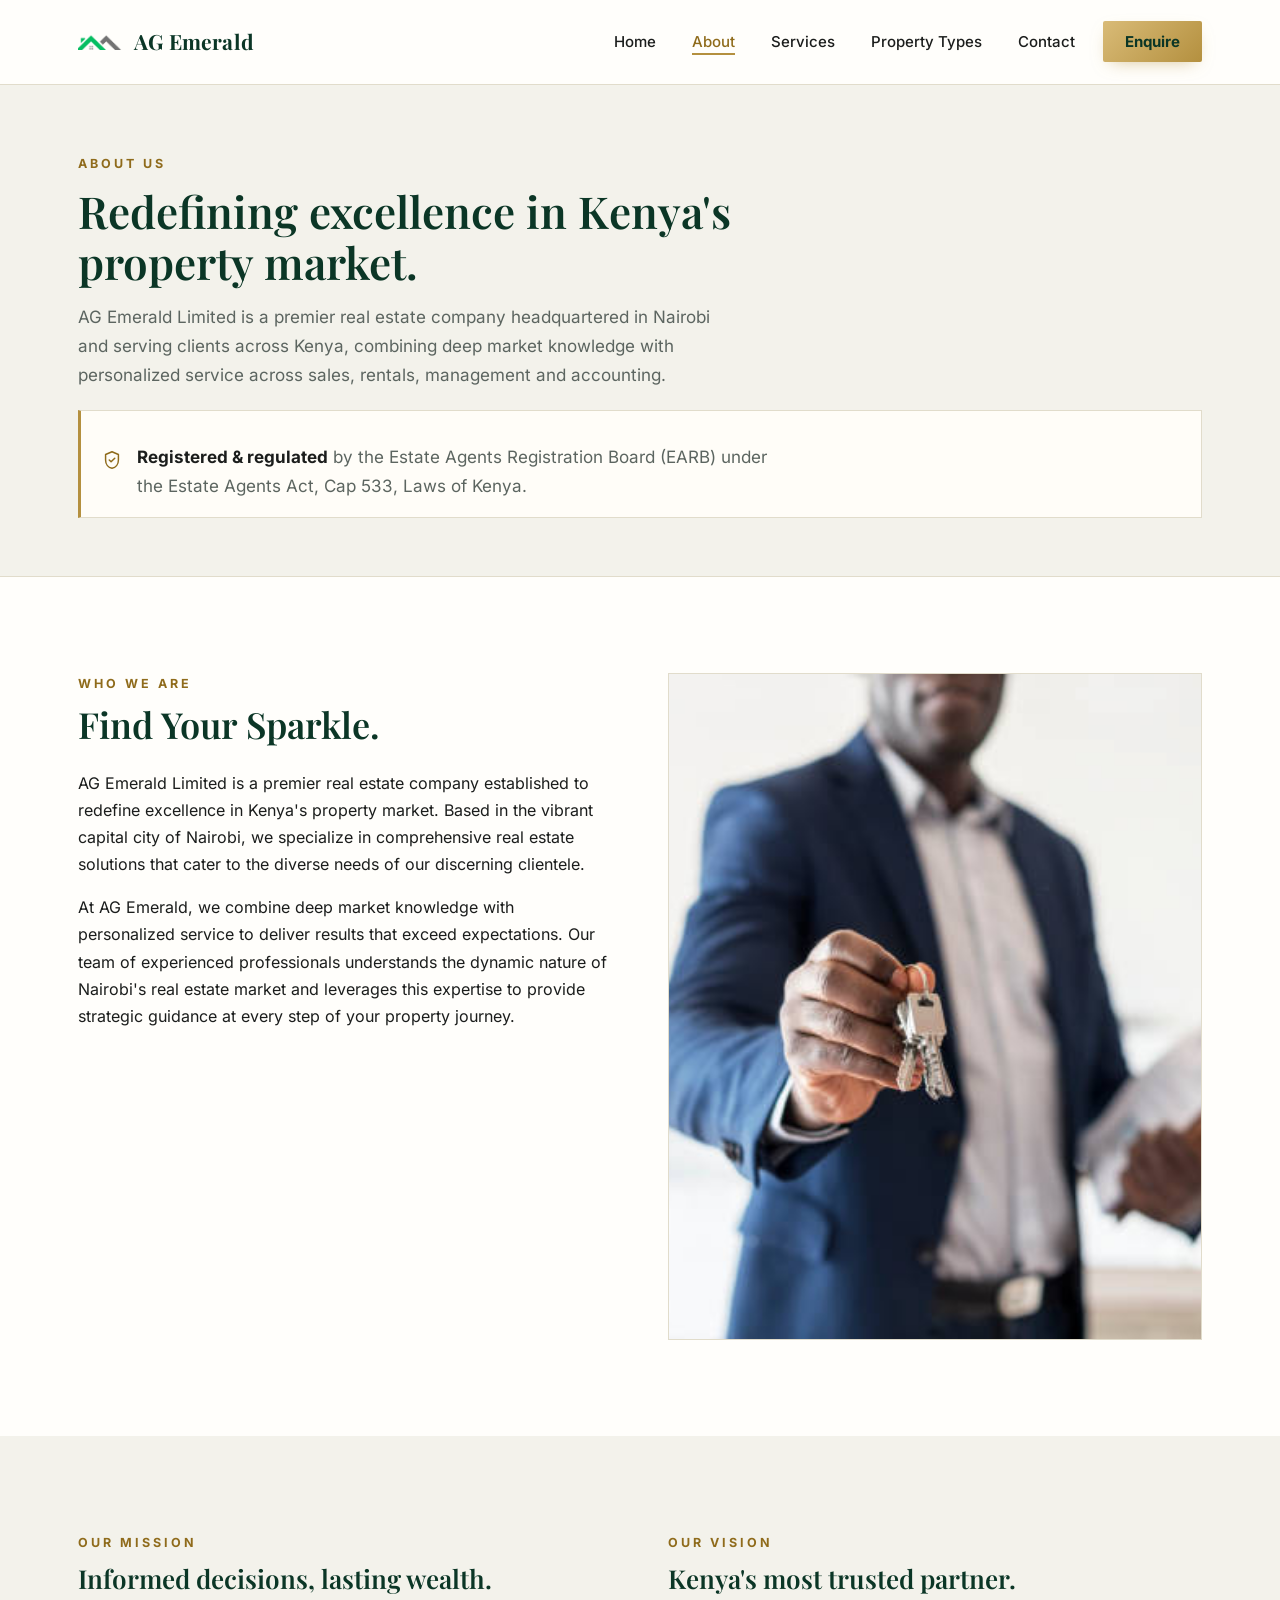
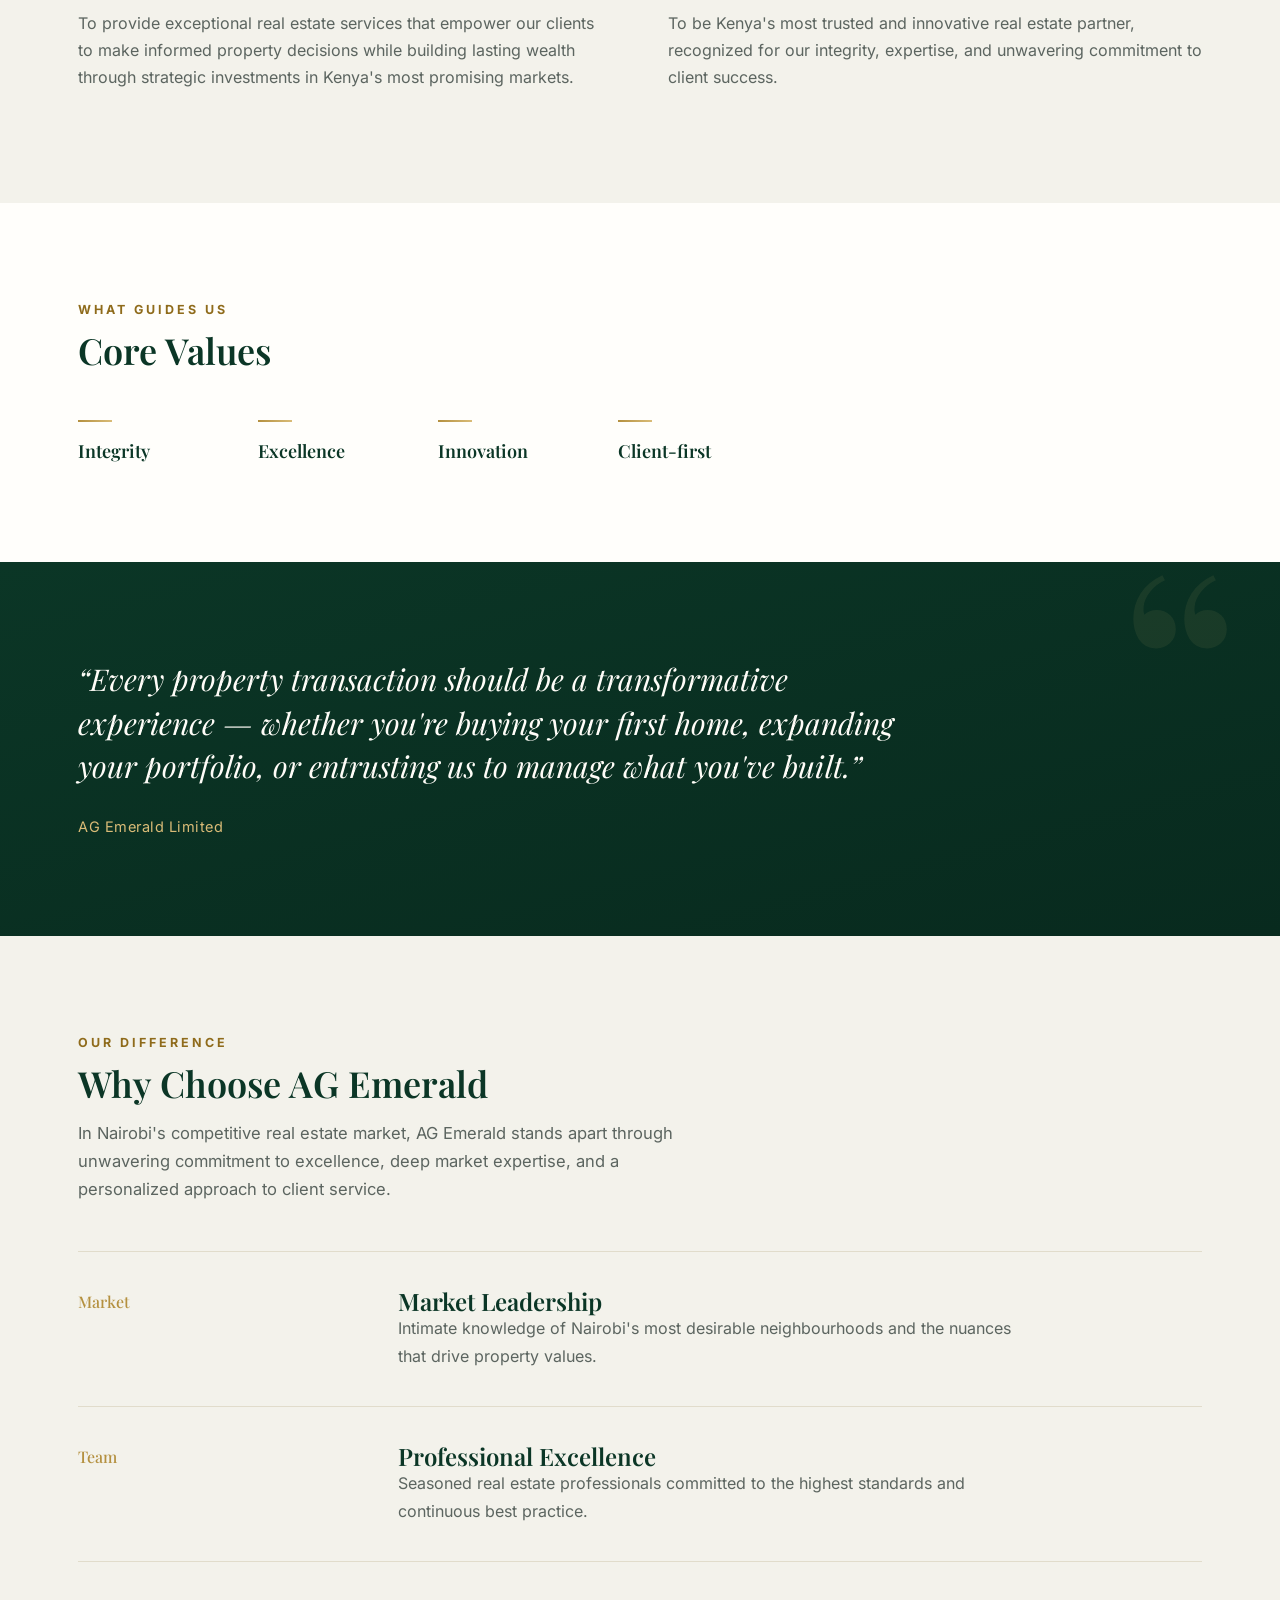
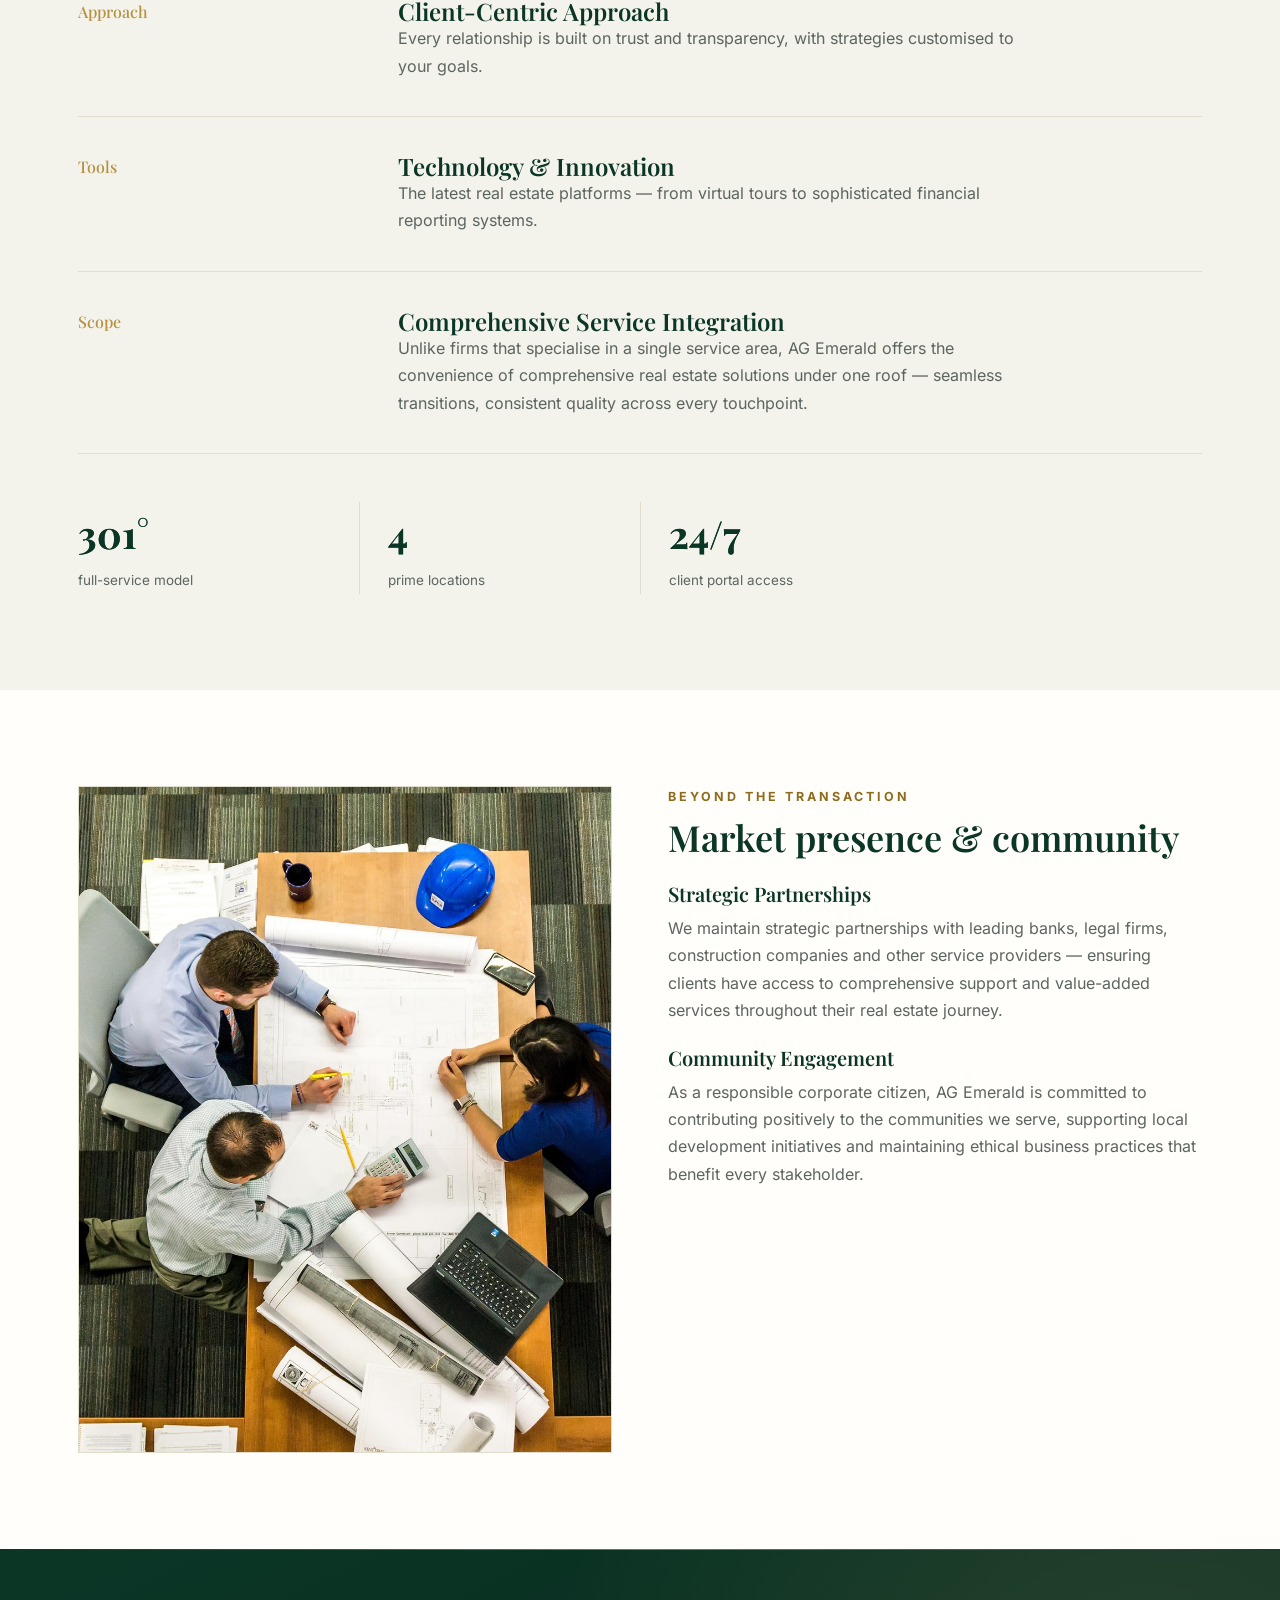
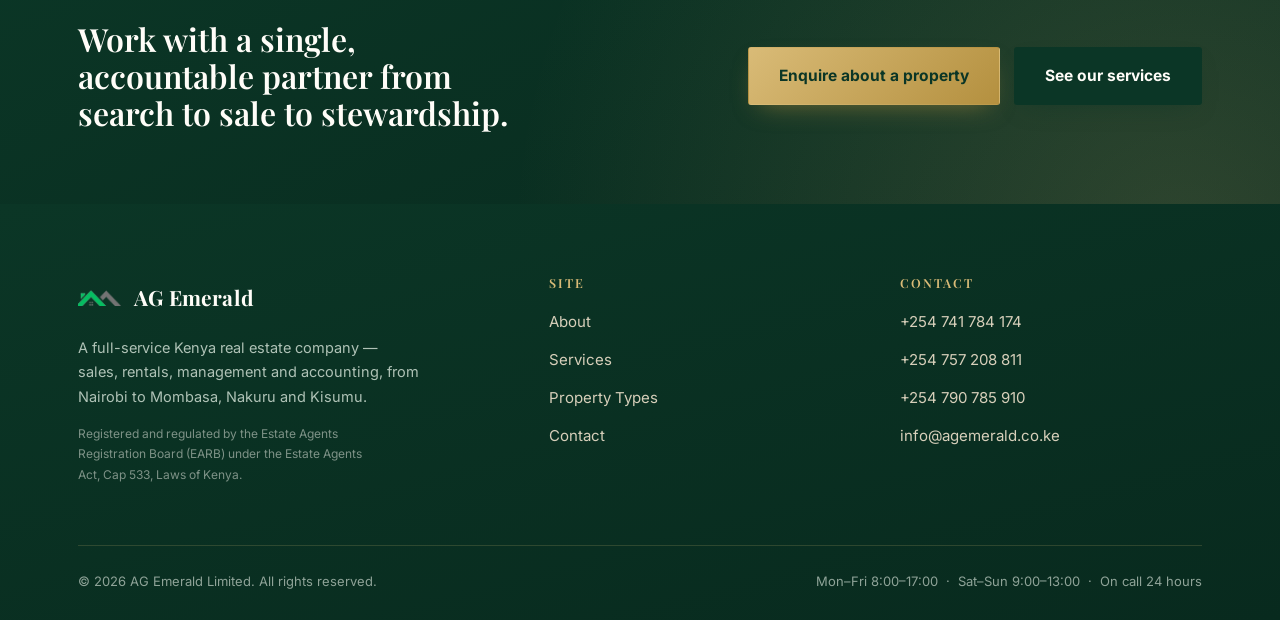
==== commit 4b90931b: "add images" ====
--- a/about.html
+++ b/about.html
@@ -35,6 +35,12 @@
     <span class="eyebrow">About Us</span>
     <h1>Redefining excellence in Kenya's property market.</h1>
     <p>AG Emerald Limited is a premier real estate company headquartered in Nairobi and serving clients across Kenya, combining deep market knowledge with personalized service across sales, rentals, management and accounting.</p>
+    <div class="trust-strip reveal">
+      <div class="ic">
+        <svg width="22" height="22" viewBox="0 0 24 24" fill="none"><path d="M12 3l7 3v6c0 4.8-3 8.4-7 9-4-.6-7-4.2-7-9V6l7-3z" stroke="currentColor" stroke-width="1.6" stroke-linejoin="round"/><path d="M9 12l2 2 4-4" stroke="currentColor" stroke-width="1.6" stroke-linecap="round" stroke-linejoin="round"/></svg>
+      </div>
+      <p><strong>Registered &amp; regulated</strong> by the Estate Agents Registration Board (EARB) under the Estate Agents Act, Cap 533, Laws of Kenya.</p>
+    </div>
   </div>
 </header>
 
@@ -135,20 +141,21 @@
 </section>
 
 <section>
-  <div class="wrap">
-    <div class="section-head reveal">
-      <span class="eyebrow">Beyond the Transaction</span>
-      <h2>Market presence &amp; community</h2>
-    </div>
-    <div class="split">
-      <div>
-        <h3 style="font-size:20px; margin-bottom:10px;">Strategic Partnerships</h3>
-        <p class="muted">We maintain strategic partnerships with leading banks, legal firms, construction companies and other service providers — ensuring clients have access to comprehensive support and value-added services throughout their real estate journey.</p>
-      </div>
-      <div>
-        <h3 style="font-size:20px; margin-bottom:10px;">Community Engagement</h3>
-        <p class="muted">As a responsible corporate citizen, AG Emerald is committed to contributing positively to the communities we serve, supporting local development initiatives and maintaining ethical business practices that benefit every stakeholder.</p>
-      </div>
+  <div class="wrap split">
+    <div>
+      <div class="photo-frame" style="aspect-ratio:4/5;">
+        <img src="assets/img/team-blueprints.jpg" alt="AG Emerald team reviewing property plans">
+      </div>
+    </div>
+    <div>
+      <div class="section-head reveal" style="margin-bottom:24px;">
+        <span class="eyebrow">Beyond the Transaction</span>
+        <h2>Market presence &amp; community</h2>
+      </div>
+      <h3 style="font-size:20px; margin-bottom:10px;">Strategic Partnerships</h3>
+      <p class="muted" style="margin-bottom:22px;">We maintain strategic partnerships with leading banks, legal firms, construction companies and other service providers — ensuring clients have access to comprehensive support and value-added services throughout their real estate journey.</p>
+      <h3 style="font-size:20px; margin-bottom:10px;">Community Engagement</h3>
+      <p class="muted">As a responsible corporate citizen, AG Emerald is committed to contributing positively to the communities we serve, supporting local development initiatives and maintaining ethical business practices that benefit every stakeholder.</p>
     </div>
   </div>
 </section>
@@ -158,7 +165,7 @@
     <h2>Work with a single, accountable partner from search to sale to stewardship.</h2>
     <div class="cta-actions">
       <a href="contact.html" class="btn btn-gold">Enquire about a property</a>
-      <a href="services.html" class="btn btn-line">See our services</a>
+      <a href="services.html" class="btn btn-dark">See our services</a>
     </div>
   </div>
 </section>
@@ -169,6 +176,7 @@
       <div>
         <a href="index.html" class="brand"><img src="assets/img/logo.png" alt="AG Emerald"><span class="brand-text">AG Emerald</span></a>
         <p>A full-service Kenya real estate company — sales, rentals, management and accounting, from Nairobi to Mombasa, Nakuru and Kisumu.</p>
+        <p class="foot-reg">Registered and regulated by the Estate Agents Registration Board (EARB) under the Estate Agents Act, Cap 533, Laws of Kenya.</p>
       </div>
       <div>
         <h4>Site</h4>
@@ -191,7 +199,7 @@
     </div>
     <div class="foot-bottom">
       <span>&copy; 2026 AG Emerald Limited. All rights reserved.</span>
-      <span>Mon&ndash;Fri 8:00&ndash;18:00 &nbsp;&middot;&nbsp; Sat 9:00&ndash;16:00</span>
+      <span>Mon&ndash;Fri 8:00&ndash;17:00 &nbsp;&middot;&nbsp; Sat&ndash;Sun 9:00&ndash;13:00 &nbsp;&middot;&nbsp; On call 24 hours</span>
     </div>
   </div>
 </footer>
--- a/styles.css
+++ b/styles.css
@@ -138,9 +138,13 @@
 /* ---------- Hero (dark, cinematic) ---------- */
 .hero{
   position:relative; background:
-    radial-gradient(circle at 86% 4%, rgba(217,187,119,.22), transparent 44%),
-    radial-gradient(circle at 10% 90%, rgba(14,122,77,.25), transparent 50%),
-    linear-gradient(165deg, var(--deep) 0%, var(--deep-2) 55%, #061A13 100%);
+    radial-gradient(circle at 86% 4%, rgba(217,187,119,.28), transparent 44%),
+    radial-gradient(circle at 10% 90%, rgba(14,122,77,.3), transparent 50%),
+    linear-gradient(165deg, rgba(11,54,38,.93) 0%, rgba(8,42,30,.94) 55%, rgba(6,26,19,.97) 100%),
+    url('assets/img/hero-bg.jpg');
+  background-size:auto, auto, auto, cover;
+  background-position:center, center, center, center 38%;
+  background-repeat:no-repeat;
   color:var(--cream); overflow:hidden;
   padding:64px 0 0;
 }
@@ -155,15 +159,44 @@
   color:var(--gold-2); display:inline-flex; align-items:center; gap:8px; margin-bottom:22px;
 }
 .hero-eyebrow .dot{ width:6px; height:6px; border-radius:50%; background:var(--gold-2); animation:goldPulse 2.4s ease-in-out infinite; }
-.hero-inner{ padding:40px 0 0; max-width:640px; position:relative; z-index:1; }
-.hero h1{ font-size:58px; color:var(--cream); margin-bottom:22px; letter-spacing:-.5px; }
-.hero .lede{ font-size:18px; color:#E3D6AE; max-width:52ch; margin-bottom:34px; }
+.hero-inner{ padding:40px 0 0; max-width:760px; position:relative; z-index:1; }
+.hero h1{ font-size:58px; color:var(--cream); margin-bottom:36px; letter-spacing:-.5px; }
+.hero .lede{ font-size:18px; color:#E3D6AE; max-width:58ch; margin-bottom:34px; }
 .hero-actions{ display:flex; gap:14px; flex-wrap:wrap; margin-bottom:56px; }
+
+.hero-photo{ position:relative; margin-bottom:52px; animation:heroPhotoIn 1.1s .15s cubic-bezier(.16,.84,.44,1) both; }
+.hero-photo .photo-frame{
+  aspect-ratio:16/9; border-radius:22px; overflow:hidden;
+  border-color:rgba(217,187,119,.4); box-shadow:0 44px 90px -30px rgba(0,0,0,.6);
+}
+.hero-photo .photo-frame img{ animation:heroKenBurns 16s ease-in-out infinite alternate; }
+.hero-photo:hover .photo-frame img{ animation-play-state:paused; transform:scale(1.1); transition:transform .8s cubic-bezier(.16,.84,.44,1); }
+.hero-photo-badge{
+  position:absolute; left:28px; bottom:-22px; display:flex; align-items:center; gap:12px;
+  background:var(--cream); border:1px solid var(--line); padding:14px 20px; border-radius:12px;
+  box-shadow:0 24px 48px -24px rgba(0,0,0,.4); max-width:220px;
+  animation:heroBadgeFloat 3.6s ease-in-out infinite;
+}
+.hero-photo-badge strong{ display:block; font-family:'Playfair Display',serif; font-size:20px; color:var(--deep); line-height:1.1; }
+.hero-photo-badge span{ display:block; font-size:12px; color:var(--muted); margin-top:2px; }
+
+@keyframes heroPhotoIn{ from{ opacity:0; transform:translateY(28px) scale(.98); } to{ opacity:1; transform:translateY(0) scale(1); } }
+@keyframes heroKenBurns{ from{ transform:scale(1.02); } to{ transform:scale(1.12); } }
+@keyframes heroBadgeFloat{ 0%,100%{ transform:translateY(0); } 50%{ transform:translateY(-9px); } }
+
 .skyline{ display:block; width:100%; height:auto; position:relative; }
 .skyline rect{ transition:fill .4s ease; }
 @media (max-width:760px){
-  .hero h1{ font-size:38px; }
+  .hero h1{ font-size:38px; margin-bottom:26px; }
   .hero .lede{ font-size:16.5px; }
+  .hero-photo{ margin-bottom:44px; }
+  .hero-photo .photo-frame{ aspect-ratio:4/5; border-radius:16px; }
+  .hero-photo-badge{ left:16px; bottom:-18px; padding:12px 16px; }
+}
+@media (prefers-reduced-motion:reduce){
+  .hero-photo{ animation:none; }
+  .hero-photo .photo-frame img{ animation:none; }
+  .hero-photo-badge{ animation:none; }
 }
 
 /* ---------- Sections ---------- */
@@ -189,6 +222,14 @@
 .row h3{ font-size:24px; }
 .row .row-body{ color:var(--muted); font-size:16px; }
 .row .row-body p:last-child{ margin-bottom:0; }
+
+.row-list-media .row{ grid-template-columns:84px 170px 1fr; align-items:center; }
+.row-thumb{ width:84px; height:84px; border-radius:50%; overflow:hidden; border:1px solid var(--line); flex:none; }
+.row-thumb img{ width:100%; height:100%; object-fit:cover; display:block; }
+@media (max-width:760px){
+  .row-list-media .row{ grid-template-columns:1fr; }
+  .row-thumb{ margin-bottom:6px; }
+}
 @media (max-width:760px){
   .row{ grid-template-columns:1fr; gap:12px; }
 }
@@ -231,15 +272,20 @@
 
 /* ---------- Property type cards (editorial, asymmetric) ---------- */
 .ptype-grid{ display:grid; grid-template-columns:1.3fr 1fr; gap:28px; align-items:start; }
-.ptype{ background:var(--cream); border:1px solid var(--line); padding:34px; transition:transform .3s cubic-bezier(.16,.84,.44,1), box-shadow .3s ease, border-color .3s ease; }
+.ptype{ background:var(--cream); border:1px solid var(--line); padding:34px; overflow:hidden; transition:transform .3s cubic-bezier(.16,.84,.44,1), box-shadow .3s ease, border-color .3s ease; }
 .ptype:hover{ transform:translateY(-6px); box-shadow:0 20px 40px -20px rgba(180,144,63,.45); border-color:var(--gold-2); }
 .ptype.lead{ display:flex; flex-direction:column; gap:22px; }
-.ptype .icon{ margin-bottom:22px; transition:transform .3s ease; }
+.ptype .icon{ margin-bottom:22px; transition:transform .3s ease; transform-origin:left center; }
 .ptype:hover .icon{ transform:scale(1.12) rotate(-4deg); }
 .ptype h4{ font-size:22px; margin-bottom:10px; }
 .ptype p{ color:var(--muted); font-size:15px; margin-bottom:0; }
 .ptype .tag-row{ margin-top:18px; display:flex; gap:8px; flex-wrap:wrap; }
 .ptype .tag{ font-size:11.5px; letter-spacing:.5px; color:var(--emerald-2); border:1px solid var(--line); padding:4px 10px; border-radius:20px; }
+.ptype-thumb{ margin:-34px -34px 22px; overflow:hidden; aspect-ratio:16/10; }
+.ptype-thumb img{ width:100%; height:100%; object-fit:cover; display:block; transition:transform .5s cubic-bezier(.16,.84,.44,1); }
+.ptype:hover .ptype-thumb img{ transform:scale(1.06); }
+.ptype-span2 .ptype-thumb{ aspect-ratio:21/9; }
+
 .ptype-grid-2{ display:grid; grid-template-columns:1fr 1fr; gap:28px; }
 @media (min-width:761px){ .ptype-span2{ grid-column:span 2; } }
 @media (max-width:760px){
@@ -272,10 +318,23 @@
 .contact-row .v a:hover{ color:var(--gold); }
 @media (max-width:600px){ .contact-row{ grid-template-columns:1fr; gap:4px; } }
 
+/* ---------- Trust strip (EARB / regulatory) ---------- */
+.trust-strip{ display:flex; align-items:center; gap:14px; flex-wrap:wrap; margin-top:20px; padding:16px 20px; background:var(--cream); border:1px solid var(--line); border-left:3px solid var(--gold); }
+.trust-strip .ic{ flex:none; color:var(--gold-3); }
+.trust-strip p{ margin:0; font-size:14px; color:var(--muted); max-width:none; }
+.trust-strip strong{ color:var(--ink); }
+
 /* ---------- People photo frame (stock, used sparingly) ---------- */
 .photo-frame{ border:1px solid var(--line); overflow:hidden; position:relative; }
 .photo-frame img{ width:100%; height:100%; object-fit:cover; display:block; transition:transform .6s cubic-bezier(.16,.84,.44,1); }
 .photo-frame:hover img{ transform:scale(1.05); }
+
+.photo-grid-3{ display:grid; grid-template-columns:repeat(3,1fr); gap:20px; }
+.photo-grid-3 .photo-frame{ aspect-ratio:4/5; }
+.photo-grid-3 figcaption{ margin-top:10px; font-size:13.5px; color:var(--muted); text-align:center; }
+@media (max-width:900px){ .photo-grid-3{ grid-template-columns:1fr; } }
+
+.trust-icon-img{ flex:none; width:46px; height:46px; border-radius:50%; object-fit:cover; border:1px solid var(--line); }
 
 /* ---------- Brand illustrations (ported from the company profile) ---------- */
 .illus-frame{
@@ -288,6 +347,37 @@
 .illus-caption{ font-size:13px; color:var(--muted); text-align:center; margin:14px 0 0; }
 .illus-dark{ background:linear-gradient(165deg, var(--deep), var(--deep-2)); border-color:transparent; }
 .illus-dark .ic-lbl{ fill:#D7CFBA; }
+
+/* ---------- Testimonials / client feedback ---------- */
+.testi-grid{ display:grid; grid-template-columns:repeat(3,1fr); gap:24px; }
+.testi-card{ background:var(--cream); border:1px solid var(--line); padding:28px; display:flex; flex-direction:column; gap:16px; transition:transform .3s cubic-bezier(.16,.84,.44,1), box-shadow .3s ease, border-color .3s ease; }
+.testi-card:hover{ transform:translateY(-6px); box-shadow:0 20px 40px -22px rgba(11,54,38,.25); border-color:var(--gold-2); }
+.testi-stars{ color:var(--gold); font-size:15px; letter-spacing:2px; }
+.testi-card blockquote{ font-family:'Playfair Display',serif; font-style:italic; font-size:17px; color:var(--ink); line-height:1.5; margin:0; }
+.testi-attr{ display:flex; align-items:center; gap:12px; margin-top:auto; padding-top:6px; }
+.testi-avatar{ width:38px; height:38px; border-radius:50%; background:linear-gradient(135deg, var(--gold-2), var(--gold)); display:flex; align-items:center; justify-content:center; font-family:'Playfair Display',serif; font-weight:700; color:var(--deep); font-size:14px; flex:none; }
+.testi-name{ font-size:14px; font-weight:700; color:var(--ink); }
+.testi-role{ font-size:12.5px; color:var(--muted); }
+@media (max-width:900px){ .testi-grid{ grid-template-columns:1fr; } }
+
+/* ---------- Feedback form ---------- */
+.feedback-panel{ background:var(--panel); border:1px solid var(--line); padding:36px; }
+.feedback-panel h3{ font-size:21px; margin-bottom:8px; }
+.feedback-panel p.lede-sm{ color:var(--muted); font-size:14.5px; margin-bottom:22px; }
+.ff-row{ display:grid; grid-template-columns:1fr 1fr; gap:14px; margin-bottom:14px; }
+.ff-field{ display:flex; flex-direction:column; gap:6px; }
+.ff-field label{ font-size:12.5px; font-weight:700; color:var(--muted); text-transform:uppercase; letter-spacing:.5px; }
+.ff-field input, .ff-field select, .ff-field textarea{
+  width:100%; padding:12px 14px; border:1px solid var(--line); background:var(--cream); color:var(--ink);
+  font-family:'Inter',sans-serif; font-size:14.5px; border-radius:2px;
+}
+.ff-field input:focus, .ff-field select:focus, .ff-field textarea:focus{ outline:none; border-color:var(--gold); }
+.ff-field textarea{ resize:vertical; min-height:96px; }
+.ff-stars{ display:flex; gap:6px; font-size:22px; color:var(--line); }
+.ff-stars span{ cursor:pointer; transition:color .15s ease, transform .15s ease; }
+.ff-stars span:hover, .ff-stars span.active{ color:var(--gold); transform:scale(1.12); }
+.ff-note{ font-size:12.5px; color:var(--muted); margin-top:14px; }
+@media (max-width:600px){ .ff-row{ grid-template-columns:1fr; } }
 
 /* ---------- Footer ---------- */
 footer{ background:linear-gradient(165deg, var(--deep), var(--deep-2)); color:#D7CFBA; padding:72px 0 28px; }
@@ -299,6 +389,7 @@
 footer a{ color:#D7CFBA; font-size:15px; }
 footer a:hover{ color:var(--gold-2); }
 .foot-bottom{ border-top:1px solid rgba(217,187,119,.18); padding-top:24px; display:flex; justify-content:space-between; flex-wrap:wrap; gap:8px; font-size:13px; color:#8FA398; }
+.foot-reg{ font-size:12px; color:#7E9287; margin-top:4px; }
 @media (max-width:760px){ footer .foot-grid{ grid-template-columns:1fr; gap:32px; } }
 
 /* ---------- Page hero (interior pages) ---------- */
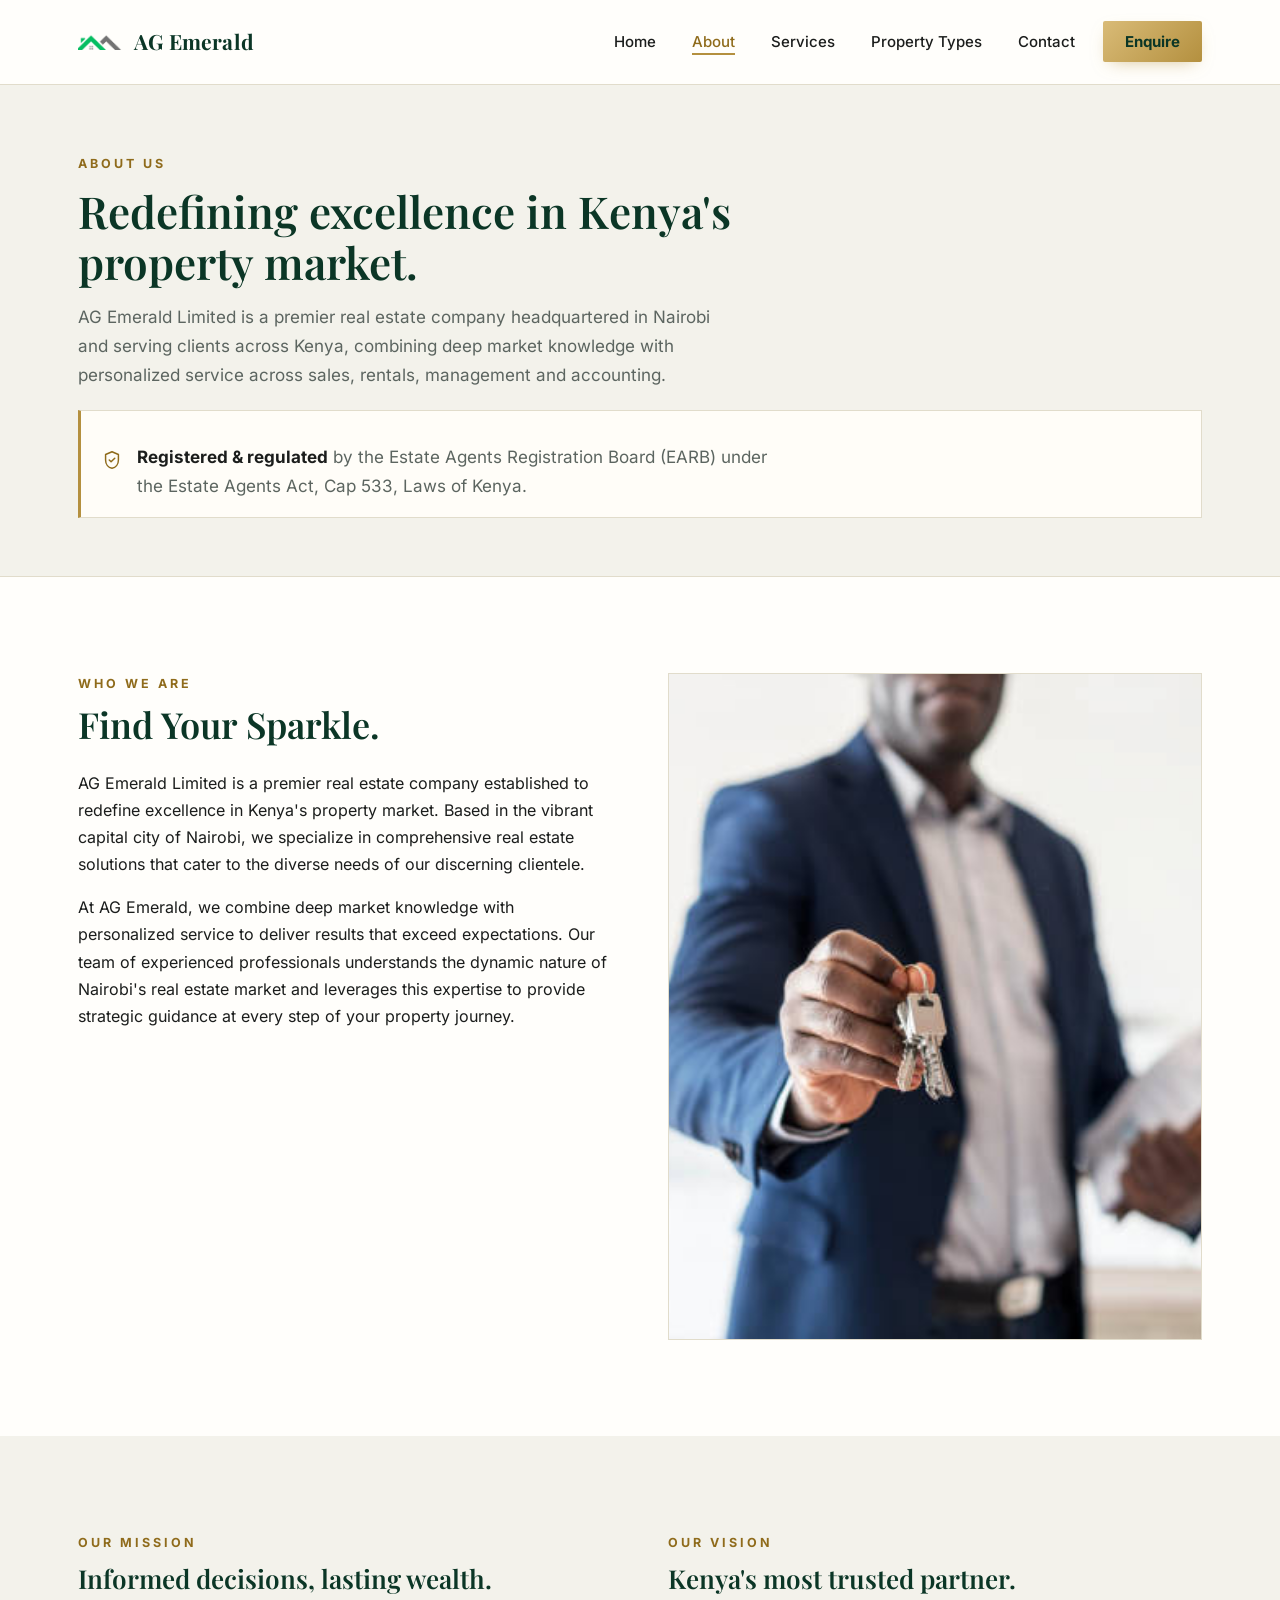
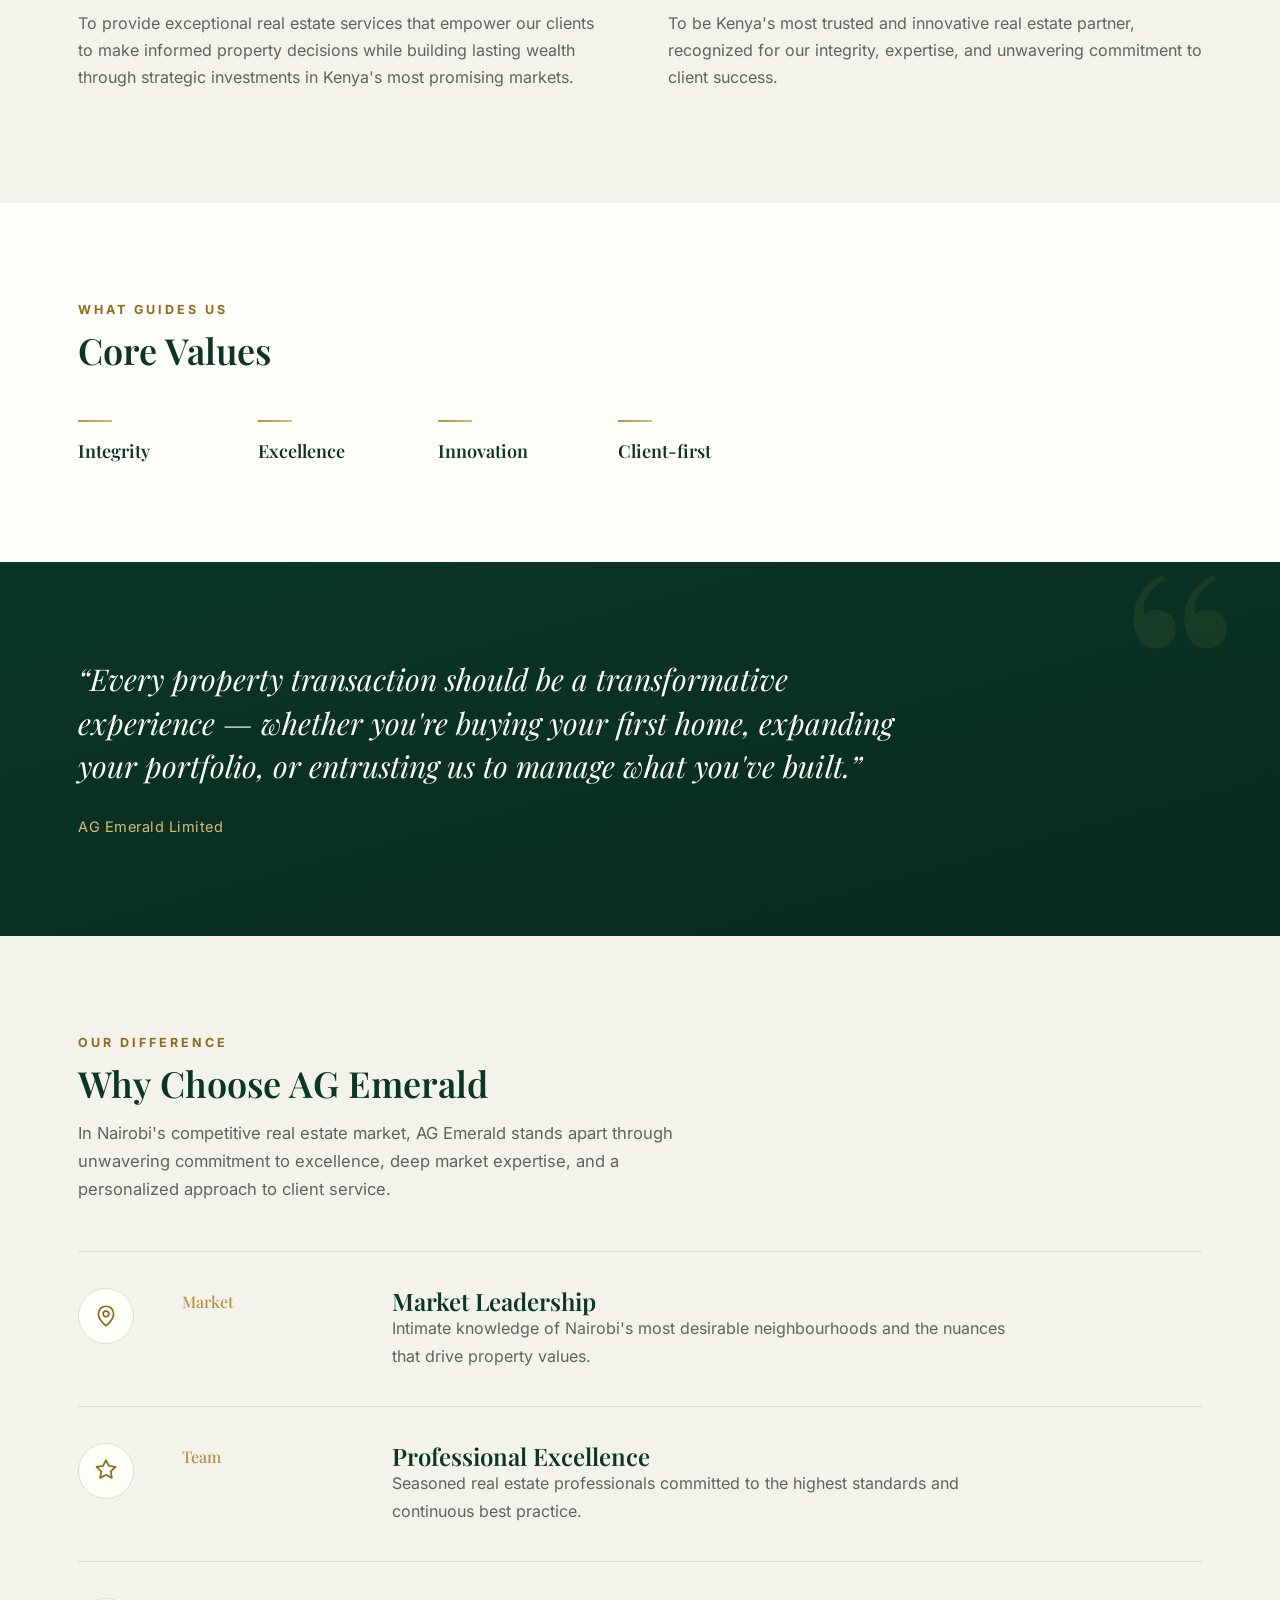
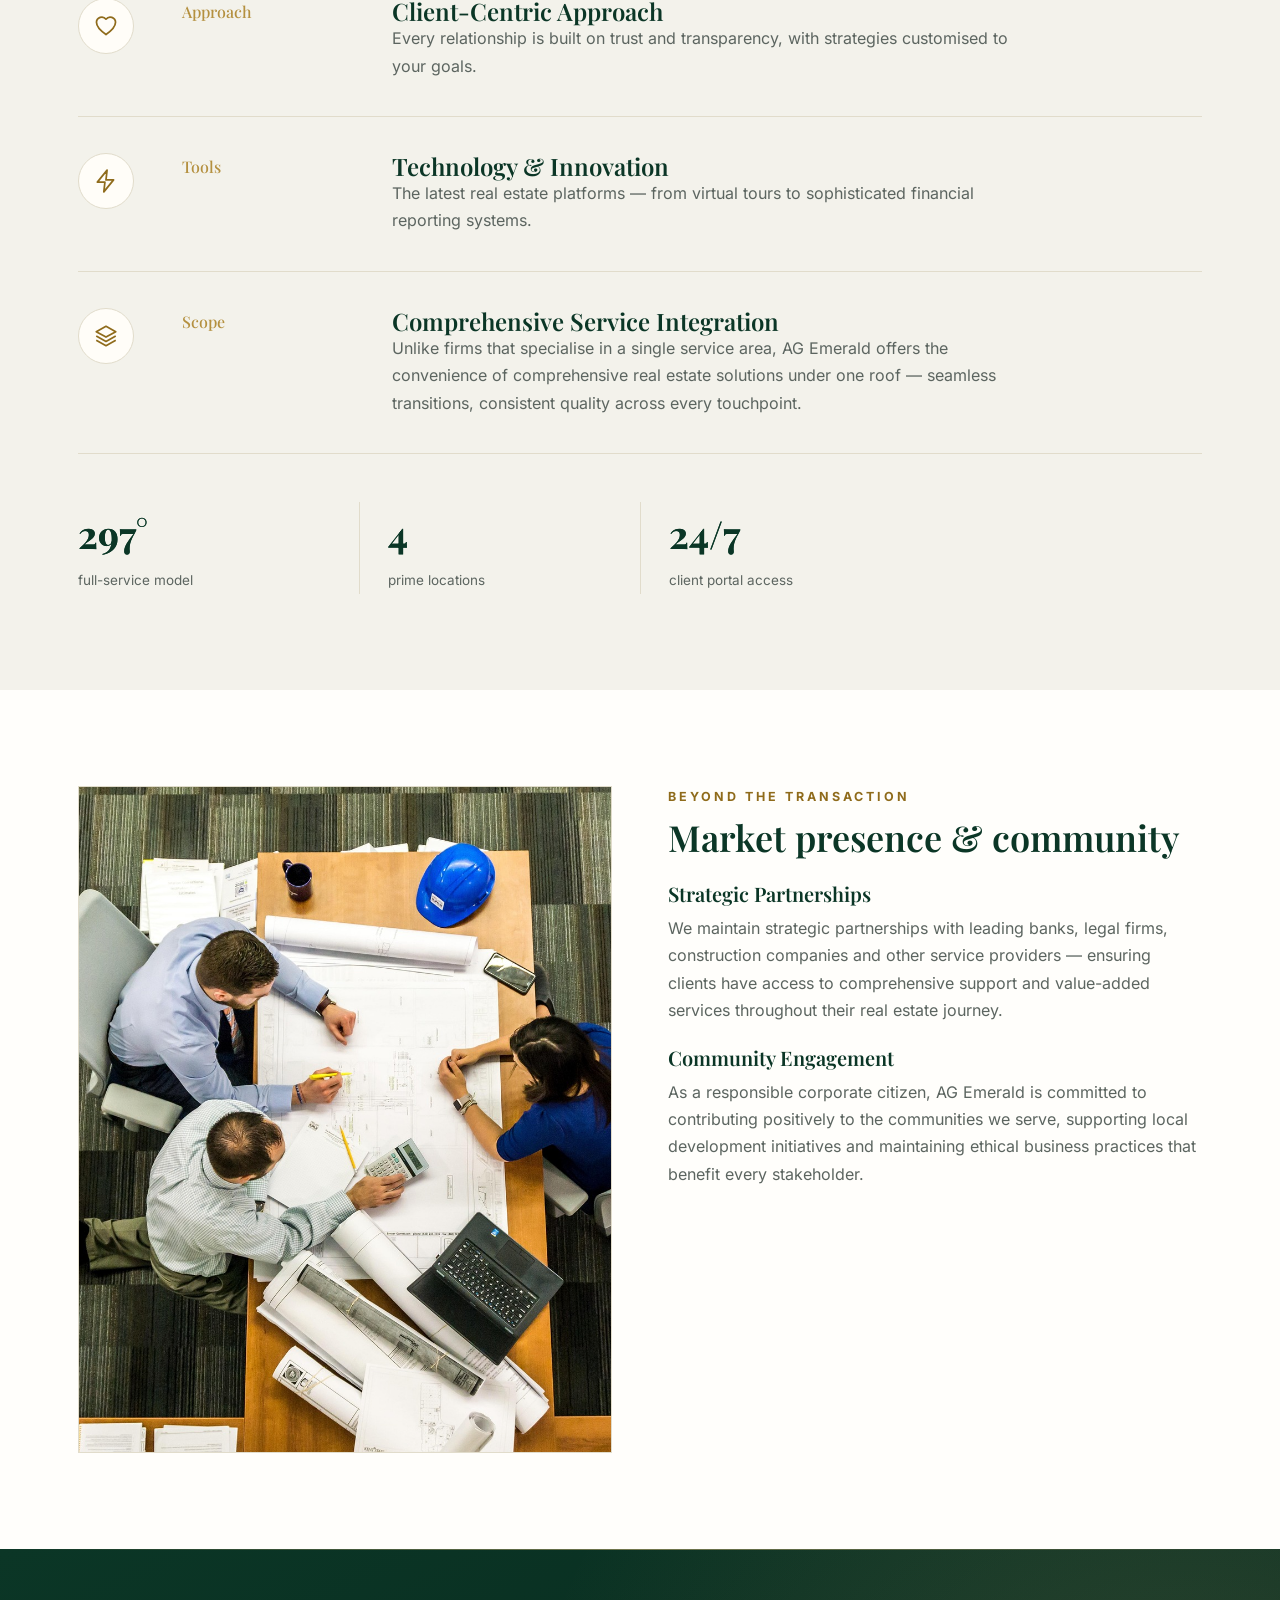
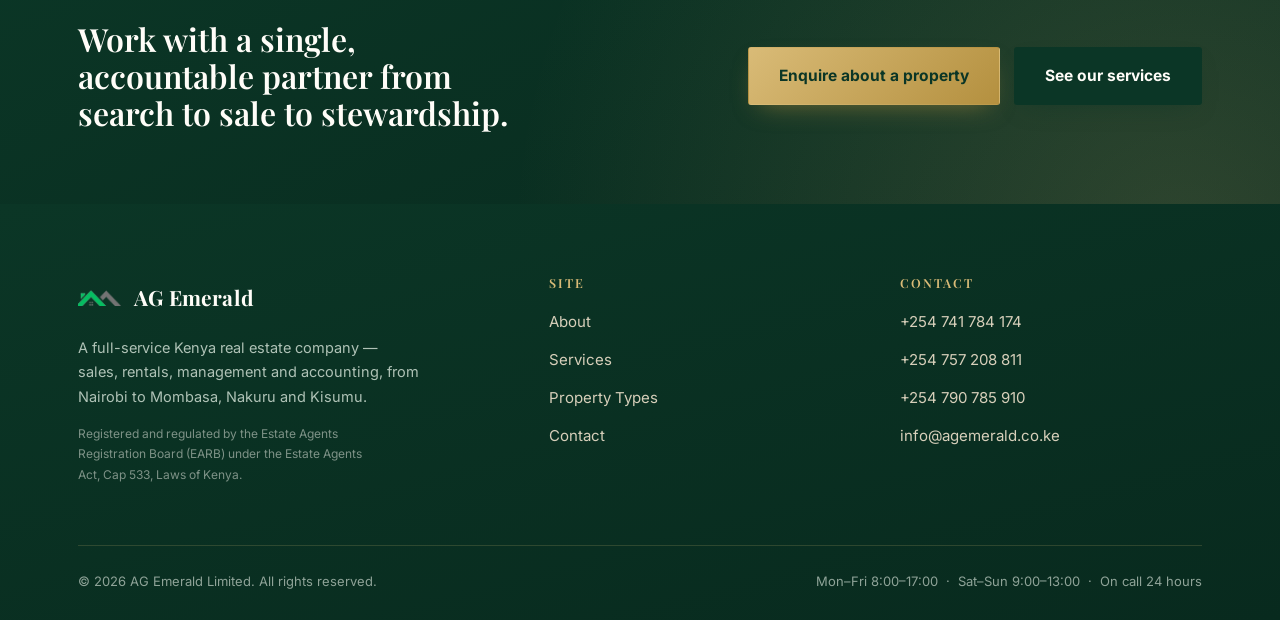
==== commit 56decb3f: "add images" ====
--- a/about.html
+++ b/about.html
@@ -110,24 +110,39 @@
       <h2>Why Choose AG Emerald</h2>
       <p>In Nairobi's competitive real estate market, AG Emerald stands apart through unwavering commitment to excellence, deep market expertise, and a personalized approach to client service.</p>
     </div>
-    <div class="row-list reveal-stagger">
-      <div class="row">
+    <div class="row-list row-list-icons reveal-stagger">
+      <div class="row">
+        <div class="row-icon">
+          <svg width="26" height="26" viewBox="0 0 24 24" fill="none"><path d="M12 21s-7-5.1-7-11a7 7 0 0 1 14 0c0 5.9-7 11-7 11Z" stroke="currentColor" stroke-width="1.6" stroke-linejoin="round"/><circle cx="12" cy="10" r="2.6" stroke="currentColor" stroke-width="1.6"/></svg>
+        </div>
         <div class="row-title"><span class="row-index">Market</span></div>
         <div class="row-body"><h3>Market Leadership</h3><p>Intimate knowledge of Nairobi's most desirable neighbourhoods and the nuances that drive property values.</p></div>
       </div>
       <div class="row">
+        <div class="row-icon">
+          <svg width="26" height="26" viewBox="0 0 24 24" fill="none"><path d="M12 15.5 6.6 18.4l1-6-4.4-4.3 6.1-.9L12 2l2.7 5.2 6.1.9-4.4 4.3 1 6L12 15.5Z" stroke="currentColor" stroke-width="1.6" stroke-linejoin="round"/></svg>
+        </div>
         <div class="row-title"><span class="row-index">Team</span></div>
         <div class="row-body"><h3>Professional Excellence</h3><p>Seasoned real estate professionals committed to the highest standards and continuous best practice.</p></div>
       </div>
       <div class="row">
+        <div class="row-icon">
+          <svg width="26" height="26" viewBox="0 0 24 24" fill="none"><path d="M20.8 8.6c0 4.8-4.2 8.1-8.8 11.3-4.6-3.2-8.8-6.5-8.8-11.3a4.9 4.9 0 0 1 8.8-2.9 4.9 4.9 0 0 1 8.8 2.9Z" stroke="currentColor" stroke-width="1.6" stroke-linejoin="round"/></svg>
+        </div>
         <div class="row-title"><span class="row-index">Approach</span></div>
         <div class="row-body"><h3>Client-Centric Approach</h3><p>Every relationship is built on trust and transparency, with strategies customised to your goals.</p></div>
       </div>
       <div class="row">
+        <div class="row-icon">
+          <svg width="26" height="26" viewBox="0 0 24 24" fill="none"><path d="M13 2 4 13h7l-1 9 9-11h-7l1-9Z" stroke="currentColor" stroke-width="1.6" stroke-linejoin="round"/></svg>
+        </div>
         <div class="row-title"><span class="row-index">Tools</span></div>
         <div class="row-body"><h3>Technology &amp; Innovation</h3><p>The latest real estate platforms — from virtual tours to sophisticated financial reporting systems.</p></div>
       </div>
       <div class="row">
+        <div class="row-icon">
+          <svg width="26" height="26" viewBox="0 0 24 24" fill="none"><path d="M12 3 3 8l9 5 9-5-9-5Z" stroke="currentColor" stroke-width="1.6" stroke-linejoin="round"/><path d="M3 12l9 5 9-5" stroke="currentColor" stroke-width="1.6" stroke-linejoin="round"/><path d="M3 16l9 5 9-5" stroke="currentColor" stroke-width="1.6" stroke-linejoin="round"/></svg>
+        </div>
         <div class="row-title"><span class="row-index">Scope</span></div>
         <div class="row-body"><h3>Comprehensive Service Integration</h3><p>Unlike firms that specialise in a single service area, AG Emerald offers the convenience of comprehensive real estate solutions under one roof — seamless transitions, consistent quality across every touchpoint.</p></div>
       </div>
--- a/styles.css
+++ b/styles.css
@@ -230,6 +230,19 @@
   .row-list-media .row{ grid-template-columns:1fr; }
   .row-thumb{ margin-bottom:6px; }
 }
+
+.row-list-icons .row{ grid-template-columns:64px 170px 1fr; align-items:start; }
+.row-icon{
+  width:56px; height:56px; border-radius:50%; flex:none;
+  background:var(--cream); border:1px solid var(--line); color:var(--gold-3);
+  display:flex; align-items:center; justify-content:center;
+  transition:transform .3s cubic-bezier(.16,.84,.44,1), background .3s ease, border-color .3s ease;
+}
+.row:hover .row-icon{ transform:scale(1.08) rotate(-4deg); background:var(--panel); border-color:var(--gold-2); }
+@media (max-width:760px){
+  .row-list-icons .row{ grid-template-columns:1fr; }
+  .row-icon{ margin-bottom:6px; }
+}
 @media (max-width:760px){
   .row{ grid-template-columns:1fr; gap:12px; }
 }
